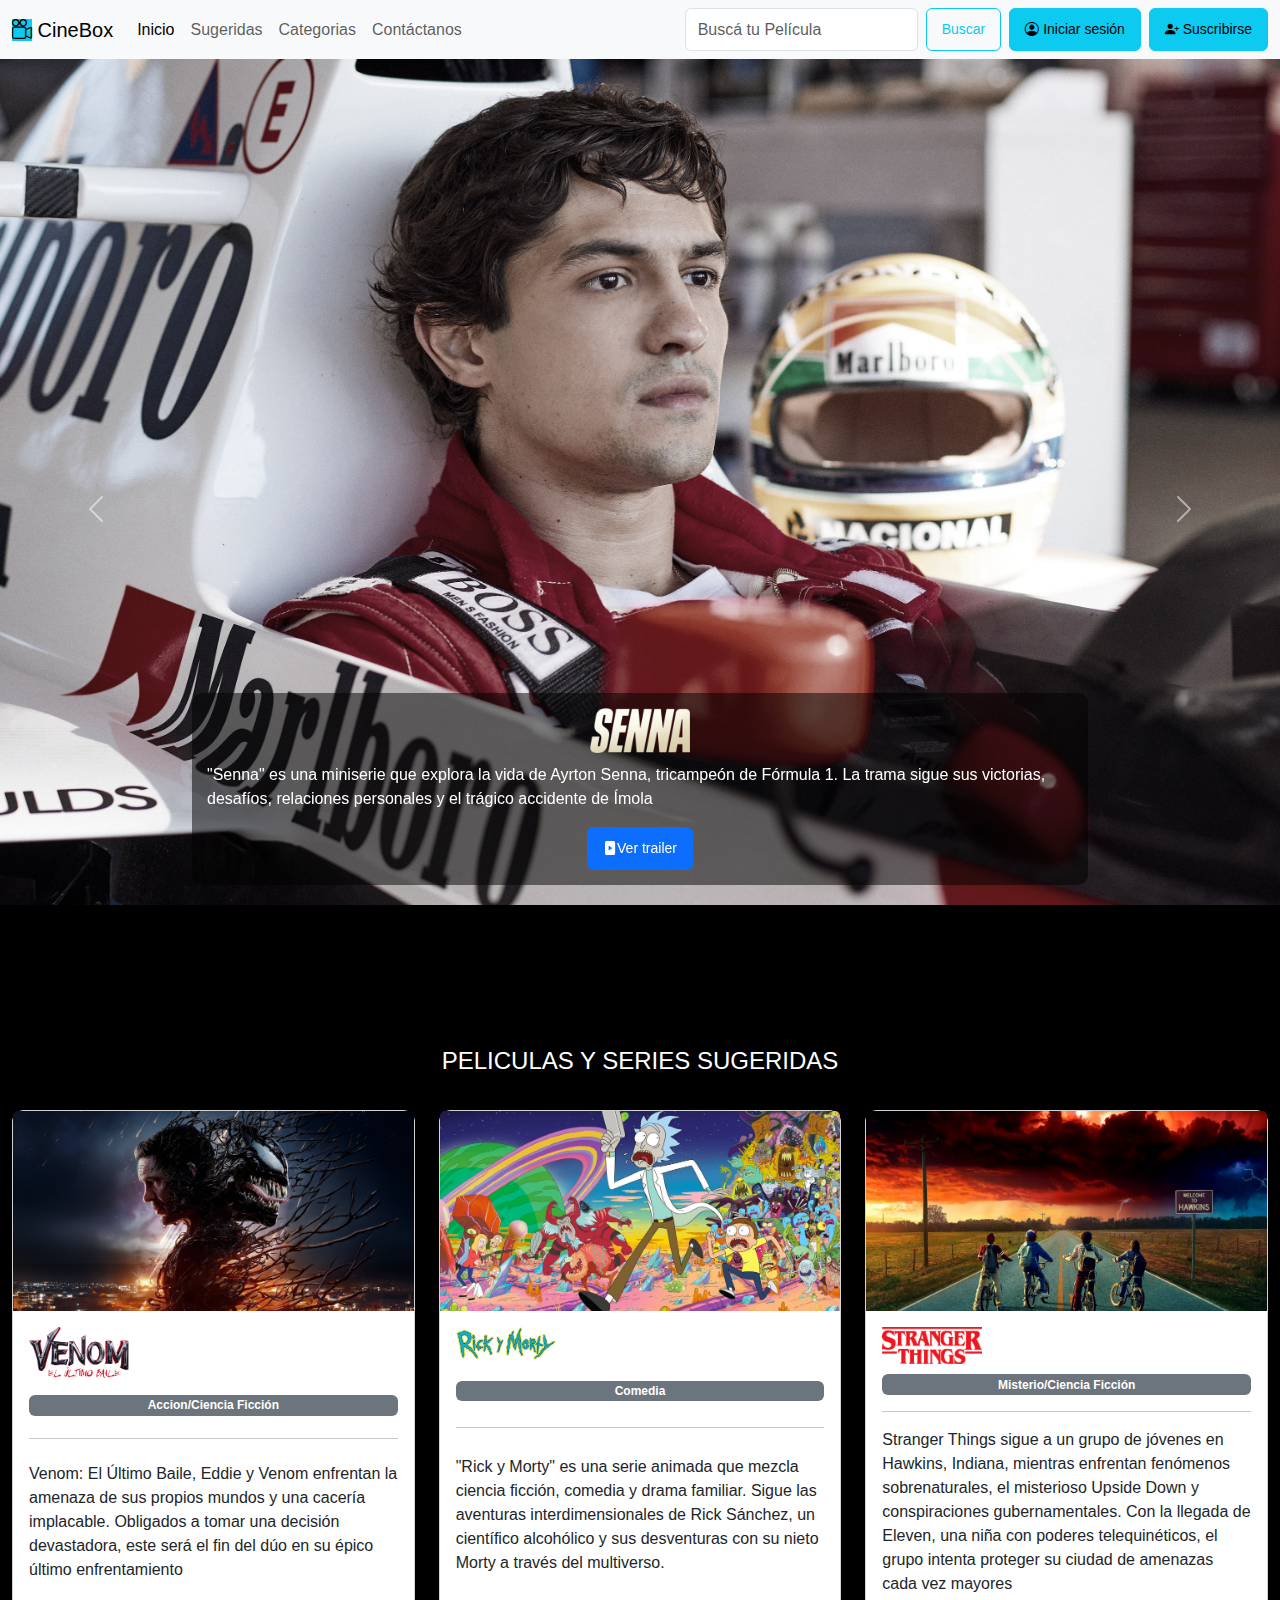
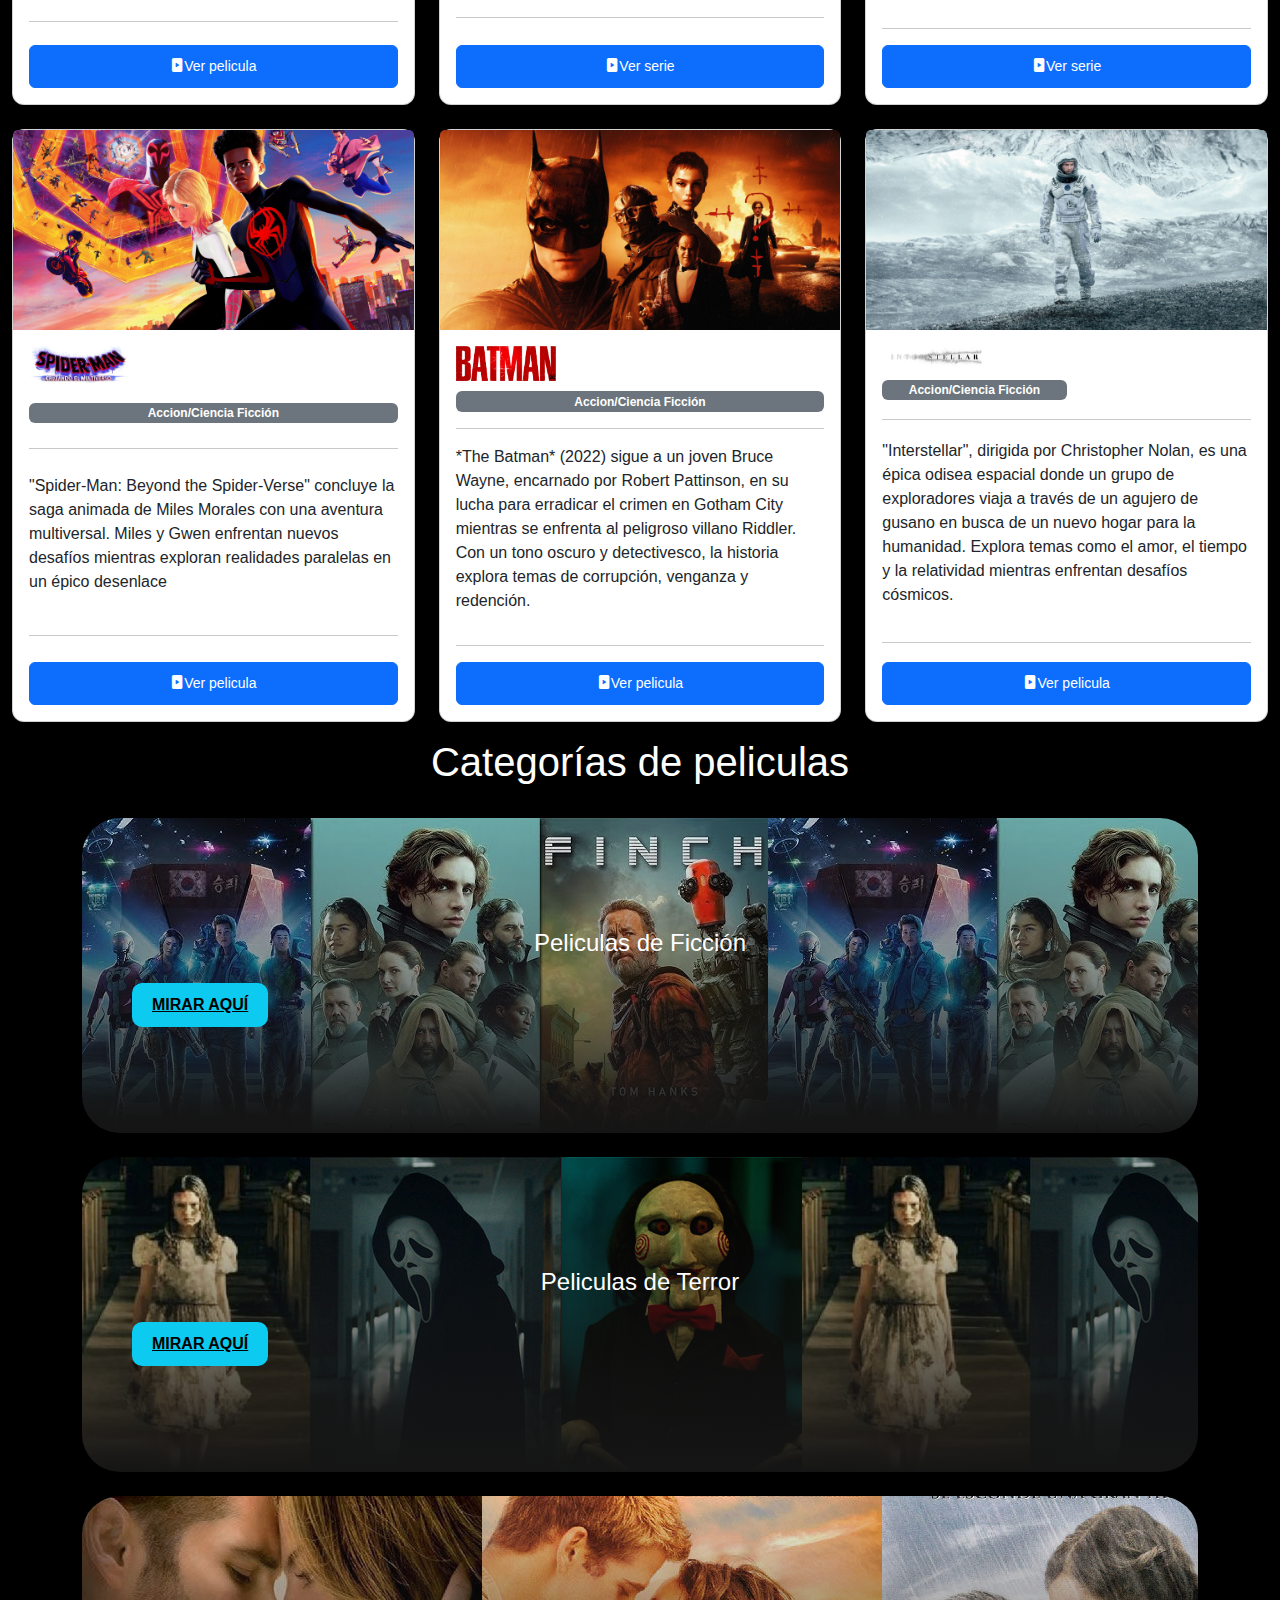
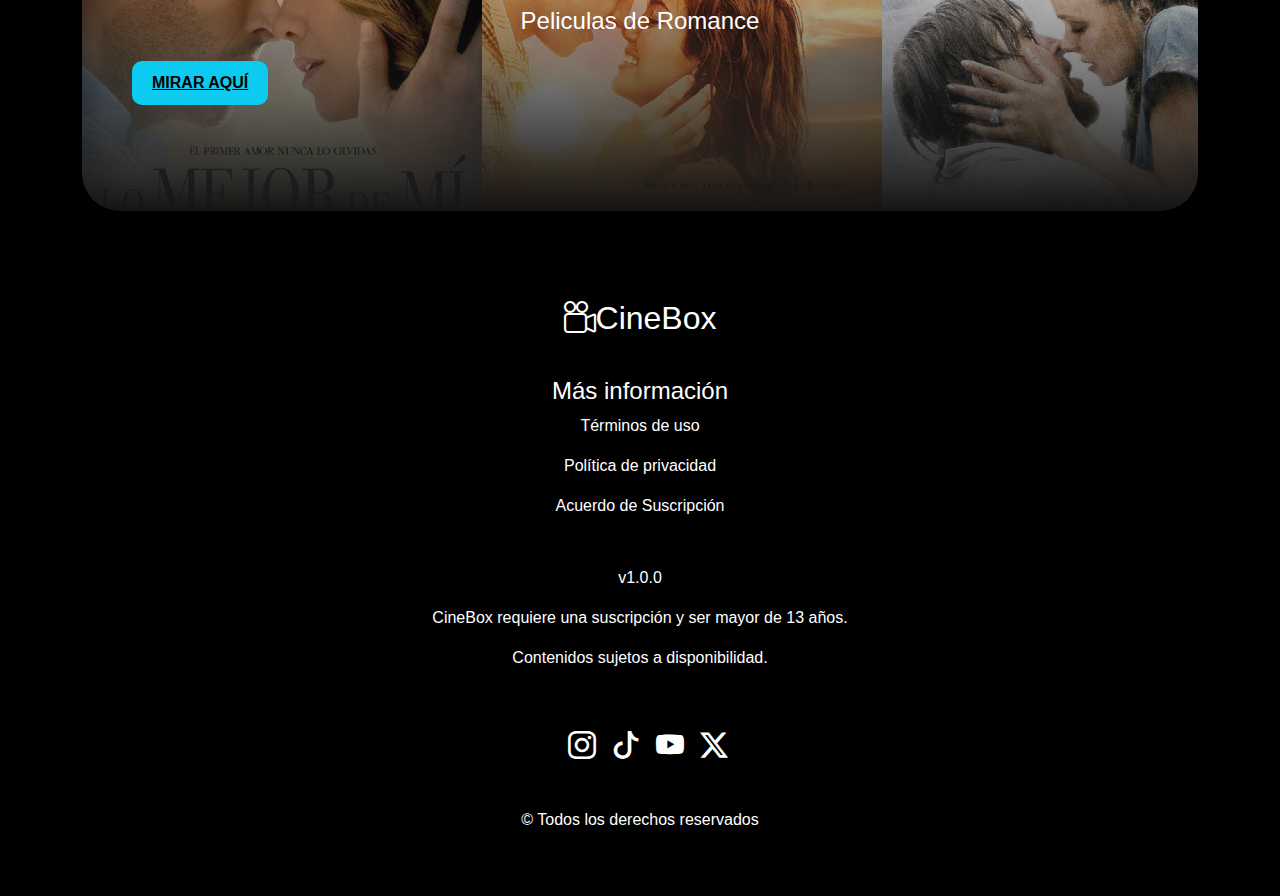
==== index.html @ 37d0b638 "elimine la fila del temaño del titulo de las imagenes" ====
<!DOCTYPE html>
<html lang="es">
  <head>
    <meta charset="utf-8" />
    <meta name="viewport" content="width=device-width, initial-scale=1" />
    <meta
      name="author"
      content="Córdoba Esteban Augusto, Cuellar Facundo, Luciano Julian Sosa, Gonzalo Rodríguez Carrizo, Magali Canelo, Marina Candelaria Cienfuegos Veliz"
    />
    <meta name="description" content="Sitio web de streaming y peliculas" />
    <meta name="keywords" content="películas, streaming" />
    <meta name="robots" content="noindex,nofollow" />
    <title>CineBox</title>
    <link
      href="https://cdn.jsdelivr.net/npm/bootstrap@5.3.3/dist/css/bootstrap.min.css"
      rel="stylesheet"
      integrity="sha384-QWTKZyjpPEjISv5WaRU9OFeRpok6YctnYmDr5pNlyT2bRjXh0JMhjY6hW+ALEwIH"
      crossorigin="anonymous"
    />
    <link
      rel="stylesheet"
      href="https://cdn.jsdelivr.net/npm/bootstrap-icons@1.11.3/font/bootstrap-icons.min.css"
    />
    <link rel="stylesheet" href="./css/footer.css" />
    <link rel="stylesheet" href="./css/main.css">
    <link rel="stylesheet" href="/css/categorias.css">
  </head>
  <body>
    <header>
      <nav class="navbar navbar-expand-lg bg-body-tertiary">
        <div class="container-fluid">
          <a class="navbar-brand" href="#"
            ><i class="bi bi-camera-reels bg-info"></i> CineBox</a
          >
          <button
            class="navbar-toggler"
            type="button"
            data-bs-toggle="collapse"
            data-bs-target="#navbarSupportedContent"
            aria-controls="navbarSupportedContent"
            aria-expanded="false"
            aria-label="Toggle navigation"
          >
            <span class="navbar-toggler-icon"></span>
          </button>
          <div class="collapse navbar-collapse" id="navbarSupportedContent">
            <ul class="navbar-nav me-auto mb-2 mb-lg-0">
              <li class="nav-item">
                <a class="nav-link active" aria-current="page" href="#"
                  >Inicio</a
                >
              </li>
              <li class="nav-item">
                <a class="nav-link" href="#">Sugeridas</a>
              </li>
              <li class="nav-item">
                <a class="nav-link" href="#">Categorias</a>
              </li>
              <li class="nav-item">
                <a class="nav-link" href="#">Contáctanos</a>
              </li>
            </ul>
            <form class="d-flex" role="search">
              <input
                class="form-control me-2"
                type="search"
                placeholder="Buscá tu Película"
                aria-label="Search"
              />
              <button class="btn btn-outline-info" type="submit">Buscar</button>
            </form>
            <div class="d-grid mt-3 mt-md-0 ms-md-2">
              <button class="btn btn-info">
                <i class="bi bi-person-circle"></i> Iniciar sesión
              </button>
            </div>
            <div class="d-grid mt-3 mt-md-0 ms-md-2">
              <button class="btn btn-info">
                <i class="bi bi-person-plus-fill"></i> Suscribirse
              </button>
            </div>
          </div>
        </div>
      </nav>
    </header>
    <main>
      <section id="sugerencias">
        <div id="carousel" class="carousel slide carousel-fade" data-bs-ride="carousel" >
          <div class="carousel-inner">
            <div class="carousel-item active">
              <img src="/assets/senna.jpg" class="d-block w-100" alt="senna" />
              <div class="carousel-caption">
                <img src="/assets/logo_senna_2.webp" alt="logo_senna" class="logo">
                <p>"Senna" es una miniserie que explora la vida de Ayrton Senna, tricampeón de Fórmula 1. La trama sigue sus victorias, desafíos, relaciones personales y el trágico accidente de Ímola</p>
                <a href="https://www.youtube.com/watch?v=dfto0hTKdzg" class="btn btn-primary" target="_blank"><i class="bi bi-file-play-fill"></i>Ver trailer</a>
              </div>
            </div>
            <div class="carousel-item">
              <img src="/assets/gladiador2.jpg" class="d-block w-100" alt="gladiador" />
              <div class="carousel-caption">
                <img src="/assets/logo_gladiador_2.webp" alt="logo_senna" class="logo">
                <p>En *Gladiador 2*, ambientada dieciséis años después de la muerte de Marco Aurelio, Lucio Vero, nieto de Aurelio, es capturado y convertido en esclavo tras la invasión de su tierra. Con la esperanza de venganza, lucha para alcanzar el Coliseo.</p>
                <a href="https://www.youtube.com/watch?v=ZEJgVq1K8S4" class="btn btn-primary" target="_blank"><i class="bi bi-file-play-fill"></i>Ver trailer</a>
              </div>
            </div>
            <div class="carousel-item">
              <img src="/assets/deadpool.jpg" class="d-block w-100" alt="deadpoll" />
              <div class="carousel-caption">
                <img src="/assets/logo_deadpool.webp" alt="logo_senna" class="logo">
                <p>Deadpool y Wolverine unen sus fuerzas en una aventura impredecible en el MCU. Wade Wilson, retirado como Deadpool, se ve obligado a regresar al combate con un Wolverine renuente para enfrentar una amenaza multiversal.</p>
                <a href="https://www.youtube.com/watch?v=UzFZR2dRsSY" class="btn btn-primary" target="_blank"><i class="bi bi-file-play-fill"></i>Ver trailer</a>
              </div>
            </div>
            <div class="carousel-item">
              <img src="/assets/breaking_bad.jpg" class="d-block w-100" alt="breaking bad" />
              <div class="carousel-caption">
                <img src="/assets/logo_breaking_bad.webp" alt="logo_senna" class="logo">
                <p>"Breaking Bad" sigue la historia de Walter White, un profesor de química que, tras ser diagnosticado con cáncer de pulmón, decide convertirse en fabricante de metanfetaminas para asegurar el futuro financiero de su familia. Se asocia con su exalumno Jesse Pinkman mientras se adentra en el peligroso mundo del crimen, enfrentando a la DEA, mafias y sus propios dilemas morales.</p>
                <a href="https://www.youtube.com/watch?v=Bi3mMWw_cJ4" class="btn btn-primary" target="_blank"><i class="bi bi-file-play-fill"></i>Ver trailer</a>
              </div>
            </div>
          </div>
          <button
            class="carousel-control-prev"
            type="button"
            data-bs-target="#carousel"
            data-bs-slide="prev"
          >
            <span class="carousel-control-prev-icon" aria-hidden="true"></span>
            <span class="visually-hidden">Previous</span>
          </button>
          <button
            class="carousel-control-next"
            type="button"
            data-bs-target="#carousel"
            data-bs-slide="next"
          >
            <span class="carousel-control-next-icon" aria-hidden="true"></span>
            <span class="visually-hidden">Next</span>
          </button>
        </div>
      </section>
      <section id="peliculas_sugeridas" class="container-fluid mb-3">
        <div class="row">
            <div class="col p-3">
                <h3>PELICULAS Y SERIES SUGERIDAS</h3>
            </div>
        </div>
        <div class="row row-cols-1 row-cols-md-2 row-cols-lg-3 g-4">
            <div class="col">
                <div class="card">
                    <img src="/assets/venomjpg.jpg" class="card-img-top" alt="Venom">
                    <div class="card-body">
                        <img src="/assets/venom_logo.png" alt="" class="logo">
                        <span class="badge text-bg-secondary">Accion/Ciencia Ficción</span>
                        <hr>
                        <p class="card-text">Venom: El Último Baile, Eddie y Venom enfrentan la amenaza de sus propios mundos y una cacería implacable. Obligados a tomar una decisión devastadora, este será el fin del dúo en su épico último enfrentamiento​</p>
                        <hr>
                        <a href="#" class="btn btn-primary"><i class="bi bi-file-play-fill"></i>Ver pelicula</a>
                    </div>
                </div>
            </div>
            <div class="col">
                <div class="card">
                    <img src="/assets/rick_morty.jpg" class="card-img-top" alt="Rick y Morty">
                    <div class="card-body">
                        <img src="/assets/logo_rick_morty.png" alt="" class="logo">
                        <span class="badge text-bg-secondary">Comedia</span>
                        <hr>
                        <p class="card-text">"Rick y Morty" es una serie animada que mezcla ciencia ficción, comedia y drama familiar. Sigue las aventuras interdimensionales de Rick Sánchez, un científico alcohólico y sus desventuras con su nieto Morty a través del multiverso.</p>
                        <hr>
                        <a href="#" class="btn btn-primary"><i class="bi bi-file-play-fill"></i>Ver serie</a>
                    </div>
                </div>
            </div>
            <div class="col">
                <div class="card">
                    <img src="/assets/stranger_thinks.jpg" class="card-img-top" alt="Strangers things">
                    <div class="card-body">
                        <img src="/assets/stranger_things_logo.png" alt="" class="logo">
                        <span class="badge text-bg-secondary">Misterio/Ciencia Ficción</span>
                        <hr>
                        <p class="card-text">Stranger Things sigue a un grupo de jóvenes en Hawkins, Indiana, mientras enfrentan fenómenos sobrenaturales, el misterioso Upside Down y conspiraciones gubernamentales. Con la llegada de Eleven, una niña con poderes telequinéticos, el grupo intenta proteger su ciudad de amenazas cada vez mayores​                        </p>
                        <hr>
                        <a href="#" class="btn btn-primary"><i class="bi bi-file-play-fill"></i>Ver serie</a>
                    </div>
                </div>
            </div>
            <div class="col">
                <div class="card">
                    <img src="/assets/spider_manjpg.jpg" class="card-img-top" alt="Spider Man">
                    <div class="card-body">
                        <img src="/assets/spider_logo.png" alt="" class="logo">
                        <span class="badge text-bg-secondary">Accion/Ciencia Ficción</span>
                        <hr>
                        <p class="card-text">"Spider-Man: Beyond the Spider-Verse" concluye la saga animada de Miles Morales con una aventura multiversal. Miles y Gwen enfrentan nuevos desafíos mientras exploran realidades paralelas en un épico desenlace</p>
                        <hr>
                        <a href="#" class="btn btn-primary"><i class="bi bi-file-play-fill"></i>Ver pelicula</a>
                    </div>
                </div>
            </div>
            <div class="col">
                <div class="card">
                    <img src="/assets/batman.jpg" class="card-img-top" alt="Batman">
                    <div class="card-body">
                        <img src="/assets/batman_logo.png" alt="" class="logo">
                        <span class="badge text-bg-secondary">Accion/Ciencia Ficción</span>
                        <hr>
                        <p class="card-text">*The Batman* (2022) sigue a un joven Bruce Wayne, encarnado por Robert Pattinson, en su lucha para erradicar el crimen en Gotham City mientras se enfrenta al peligroso villano Riddler. Con un tono oscuro y detectivesco, la historia explora temas de corrupción, venganza y redención.</p>
                        <hr>
                        <a href="#" class="btn btn-primary"><i class="bi bi-file-play-fill"></i>Ver pelicula</a>
                    </div>
                </div>
            </div>
            <div class="col">
                <div class="card">
                    <img src="/assets/interestellar.jpg" class="card-img-top" alt="interestelar">
                    <div class="card-body">
                        <img src="/assets/interstellar_logo.png" alt="" class="logo">
                        <span class="badge text-bg-secondary" id="pildora">Accion/Ciencia Ficción</span>
                        <hr>
                        <p class="card-text">"Interstellar", dirigida por Christopher Nolan, es una épica odisea espacial donde un grupo de exploradores viaja a través de un agujero de gusano en busca de un nuevo hogar para la humanidad. Explora temas como el amor, el tiempo y la relatividad mientras enfrentan desafíos cósmicos.</p>
                        <hr>
                        <a href="#" class="btn btn-primary"><i class="bi bi-file-play-fill"></i>Ver pelicula</a>
                    </div>
                </div>
            </div>
        </div>
    </section>
    <section id="Categorias">
      <h1 style="color: white;">Categorías de peliculas</h1> &nbsp;
  </div>
  <div class="container">
      <div class="content-container">
        <div class="featured-content"
        style="background: linear-gradient(to bottom,rgba(0,0,0,0), #151515), url('/assets/peliculasdeficcion.jpg');">
          
             <p class="featured-desc"><h3>Peliculas de Ficción</h3></p>
              <button class="featured-button bg-info  mt-md-3 mt-lg-0"><a href="" class="text-black">MIRAR AQUÍ</a></button>
          </div> &nbsp;
        <div class="container2">
        <div class="content-container2">
        <div class="featured-content2"
       style="background: linear-gradient(to bottom,rgba(0,0,0,0), #151515), url('/assets/peliculas\,de\,terror.jpg');">
            
        <p class="featured-desc2"><h3>Peliculas de Terror</h3></p>
        <button class="featured-button2 bg-info  mt-md-3 mt-lg-0"><a href="" class="text-black">MIRAR AQUÍ</a></button>
      </div> &nbsp;
        <div class="container3">
        <div class="content-container3">
        <div class="featured-content3"
        style="background: linear-gradient(to bottom,rgba(0,0,0,0), #151515), url('/assets/peliculas\,romanticas.jpg');">
                         
        <p class="featured-desc3"><h3>Peliculas de Romance</h3></p>
        <button class="featured-button3 bg-info mt-md-3 mt-lg-0"><a href="#" class="text-black">MIRAR AQUÍ</a></button>
         </div> &nbsp;
          
  </div>
    </section>
    </main>
    <footer id="footer" class="py-5">
      <div class="container">
        <div class="row text-white">
          <div id="div-logo-footer" class="col-12 text-center p-3">
            <h2 id="logo-footer"><i class="bi bi-camera-reels"></i>CineBox</h2>
          </div>
          <div class="col-12 text-center p-3">
            <h4>Más información</h4>
            <p>Términos de uso</p>
            <p>Política de privacidad</p>
            <p>Acuerdo de Suscripción</p>
          </div>
          <div class="col-12 text-center p-3">
            <p>v1.0.0</p>
            <p>CineBox requiere una suscripción y ser mayor de 13 años.</p>
            <p>Contenidos sujetos a disponibilidad.</p>
          </div>

          <div class="col-12 d-flex gap-3 justify-content-center m-2 p-3">
            <i id="icono-footer" class="bi bi-instagram fs-3"></i>
            <i id="icono-footer" class="bi bi-tiktok fs-3"></i>
            <i id="icono-footer" class="bi bi-youtube fs-3"></i>
            <i id="icono-footer" class="bi bi-twitter-x fs-3"></i>
          </div>
          <div class="col-12 text-center mt-3">
            <p>&copy; Todos los derechos reservados</p>
          </div>
        </div>
      </div>
    </footer>
    <script
      src="https://cdn.jsdelivr.net/npm/bootstrap@5.3.3/dist/js/bootstrap.bundle.min.js"
      integrity="sha384-YvpcrYf0tY3lHB60NNkmXc5s9fDVZLESaAA55NDzOxhy9GkcIdslK1eN7N6jIeHz"
      crossorigin="anonymous"
    ></script>
  </body>
</html>
---- css/footer.css ----
#icono-footer:hover {
  cursor: pointer;
  scale: 1.3;
}

.btn-up {
  position: fixed;
  bottom: 10px;
  right: 20px;
}
---- css/main.css ----
* {
    margin: 0;
    padding: 0;
    box-sizing: border-box;
}

body {
    background-color: #0a192f; /* Un color más oscuro y moderno */
    font-family: 'Roboto', sans-serif; /* Cambia a una fuente moderna */
}
#carousel .carousel-inner {
    height: 100vh; 
    position: relative;
    z-index: 1;
}

#carousel .carousel-item {
    height: 94%;
}

h3 {
    color: #ffffff;
    text-align: center;
    margin-top: 5%;
    padding: 10px;
    font-size: 24px; /* Aumenta el tamaño de la fuente */
}

#carousel .carousel-item img {
    height: 100%;
    object-fit: cover;
    filter: grayscale(0.6); 
}

.carousel-caption {
    position: absolute; 
    bottom: 20px; 
    background-color: rgba(0, 0, 0, 0.5);
    padding: 15px;
    border-radius: 10px;
    & p{
        text-align: left;
    }
}

.logo {
    width: 100%;
    max-width: 100px; 
    margin-bottom: 10px;
    filter: none; 
}

.carousel-caption p {
    color: white; 
}

.btn {
    font-size: 14px; 
    padding: 10px 15px;
}

/* hr{
    border: 0;
    border-top: 3px solid #000000;
    width: 100%;
} */


.card {
    border-radius: 12px; 
    box-shadow: 0 4px 20px rgba(0, 0, 0, 0.3);
    transition: transform 0.3s ease, box-shadow 0.3s ease; 
    width: 100%;
    height: 100%;
}

.card:hover {
    transform: translateY(-5px); 
    box-shadow: 0 8px 30px rgba(0, 0, 0, 0.4); 
}

.card-img-top {
    width: 100%; 
    height: 200px; 
    object-fit: cover; 
}

.card-body {
    display: flex; 
    flex-direction: column; 
    justify-content: space-between; 
}

#pildora{
    width: 50%;
}

.btn {
    font-size: 14px; 
    padding: 10px 15px;
    transition: background-color 0.3s ease, transform 0.3s ease; 
}
---- css/categorias.css ----
body{
    background-color: #000000;
}
h1{
    text-align: center;
    font-family:'Franklin Gothic Medium', 'Arial Narrow', Arial, sans-serif
}
.container {
   
    background-color: #000000;
    min-height: 100%;
    color: white;
    
   
    

   
  }
  
  .content-container {
   margin:0
   
}
   
    
  
  
  .featured-content {
    height: 35vh;
    padding: 50px;
    width: 100%;
    margin: 0 auto;
    border-radius: 1cm;
    object-fit: cover;
    & img{ object-fit: cover;}

    
  }
  .featured-title {
    width: 200px;
  }
  
  .featured-desc {
    width: 500px;
    color: lightgray;
    margin: 30px 0;
    
  }
  
  .featured-button {
    
    
    padding: 10px 20px;
    border-radius: 10px;
    border: none;
    outline:none;
    font-weight: bold;
    
  }
  .container2 {
   
    background-color:#000000 ;
    min-height: 100%;
    color: white;
   
    

   
  }
  
  .content-container2 {
   margin:0
   
    
  }
  
  .featured-content2 {
    height: 35vh;
    padding: 50px;
    width: 100%;
    margin: 0 auto;
    border-radius: 1cm;


  }
  .featured-title2 {
    width: 200px;
  }
  
  .featured-desc2 {
    width: 500px;
    color: lightgray;
    margin: 30px 0;
    
  }
  
  .featured-button2 {
    background-color:rgb(0, 0, 0);
    color: rgb(0, 0, 0);
    padding: 10px 20px;
    border-radius: 10px;
    border: none;
    outline:none;
    font-weight: bold;
  }

  .container3 {
   
    background-color:#000000 ;
    min-height: 100%;
    color: white;
   
    
    

  }
  
  .content-container3 {
   margin:0
   
    
  }
  
  .featured-content3 {
    height: 35vh;
    padding: 50px;
    width: 100%;
    margin: 0 auto;
    border-radius: 1cm;
    

    
  }
  
  
  .featured-desc3 {
    width: 500px;
    color: lightgray;
    margin: 30px 0;
    
  }
  
  .featured-button3 {
    background-color:blue;
    color: white;
    padding: 10px 20px;
    border-radius: 10px;
    border: none;
    outline:none;
    font-weight: bold;
  }
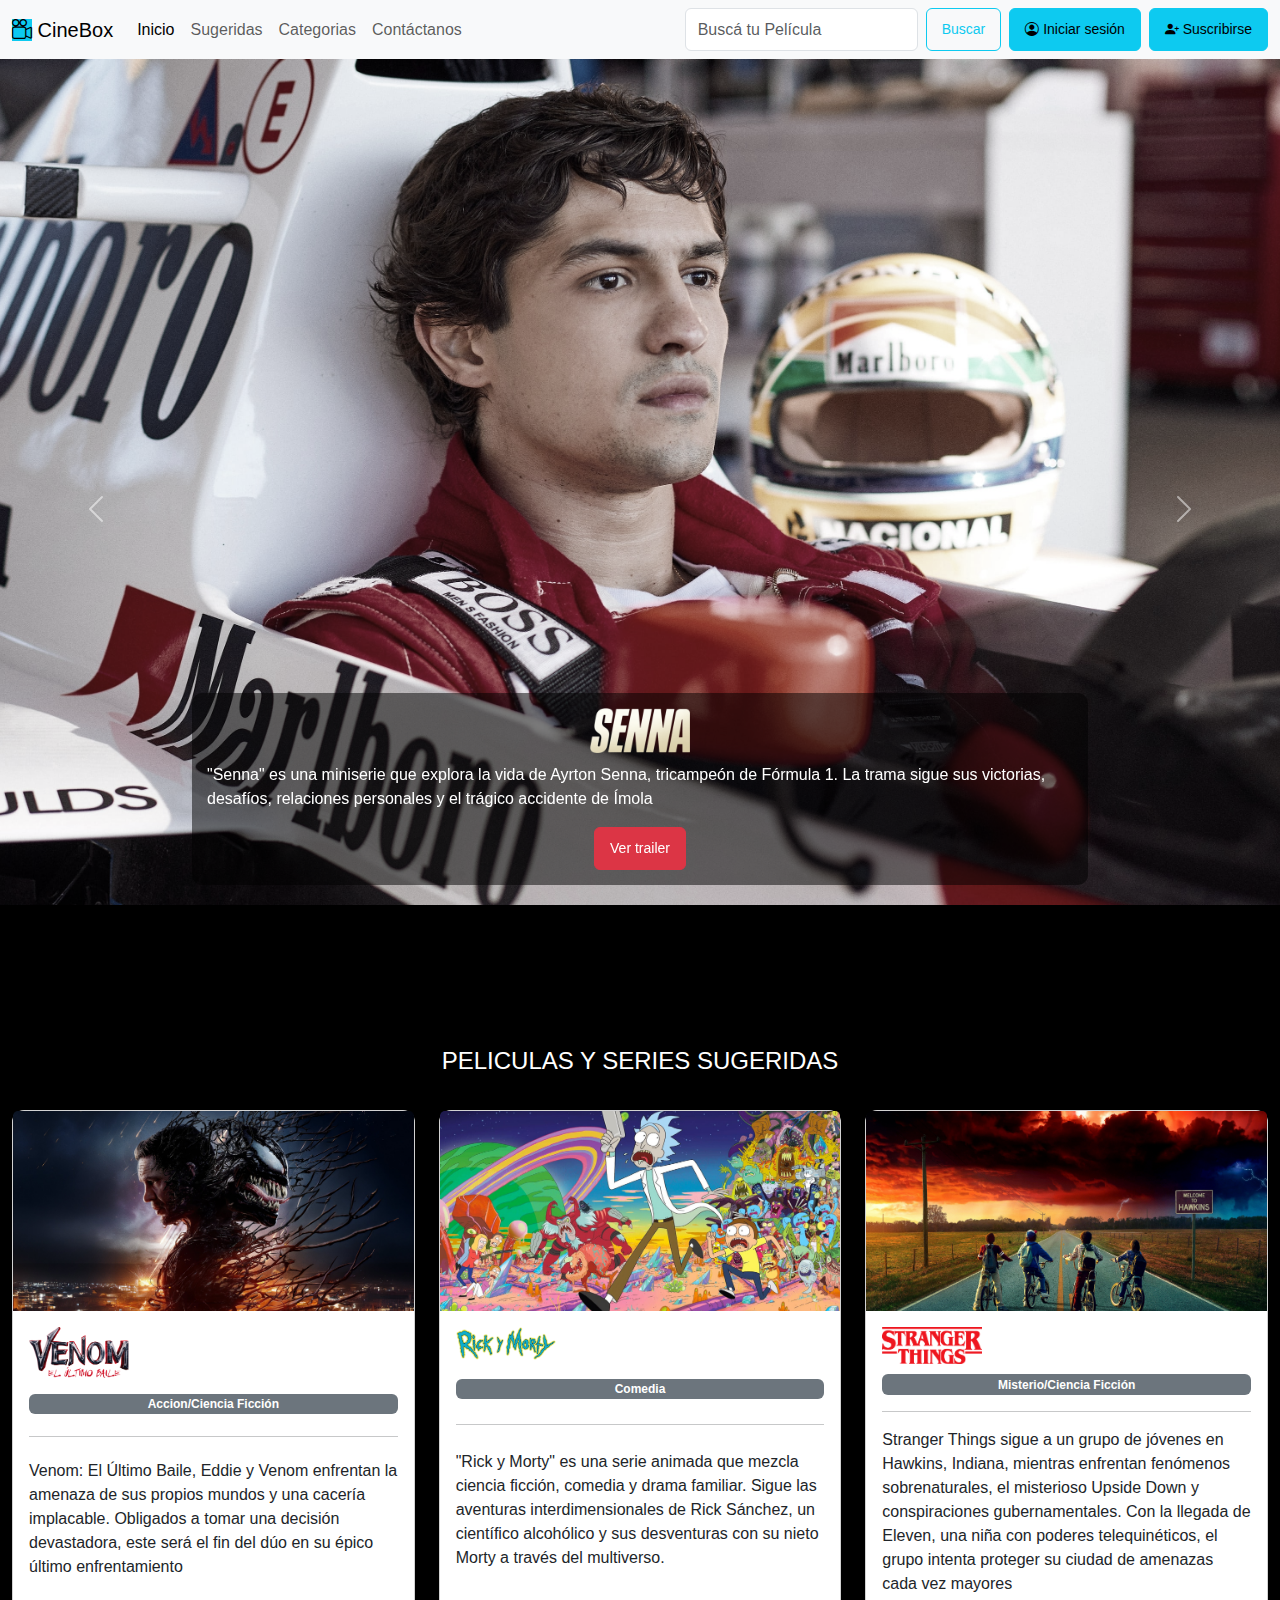
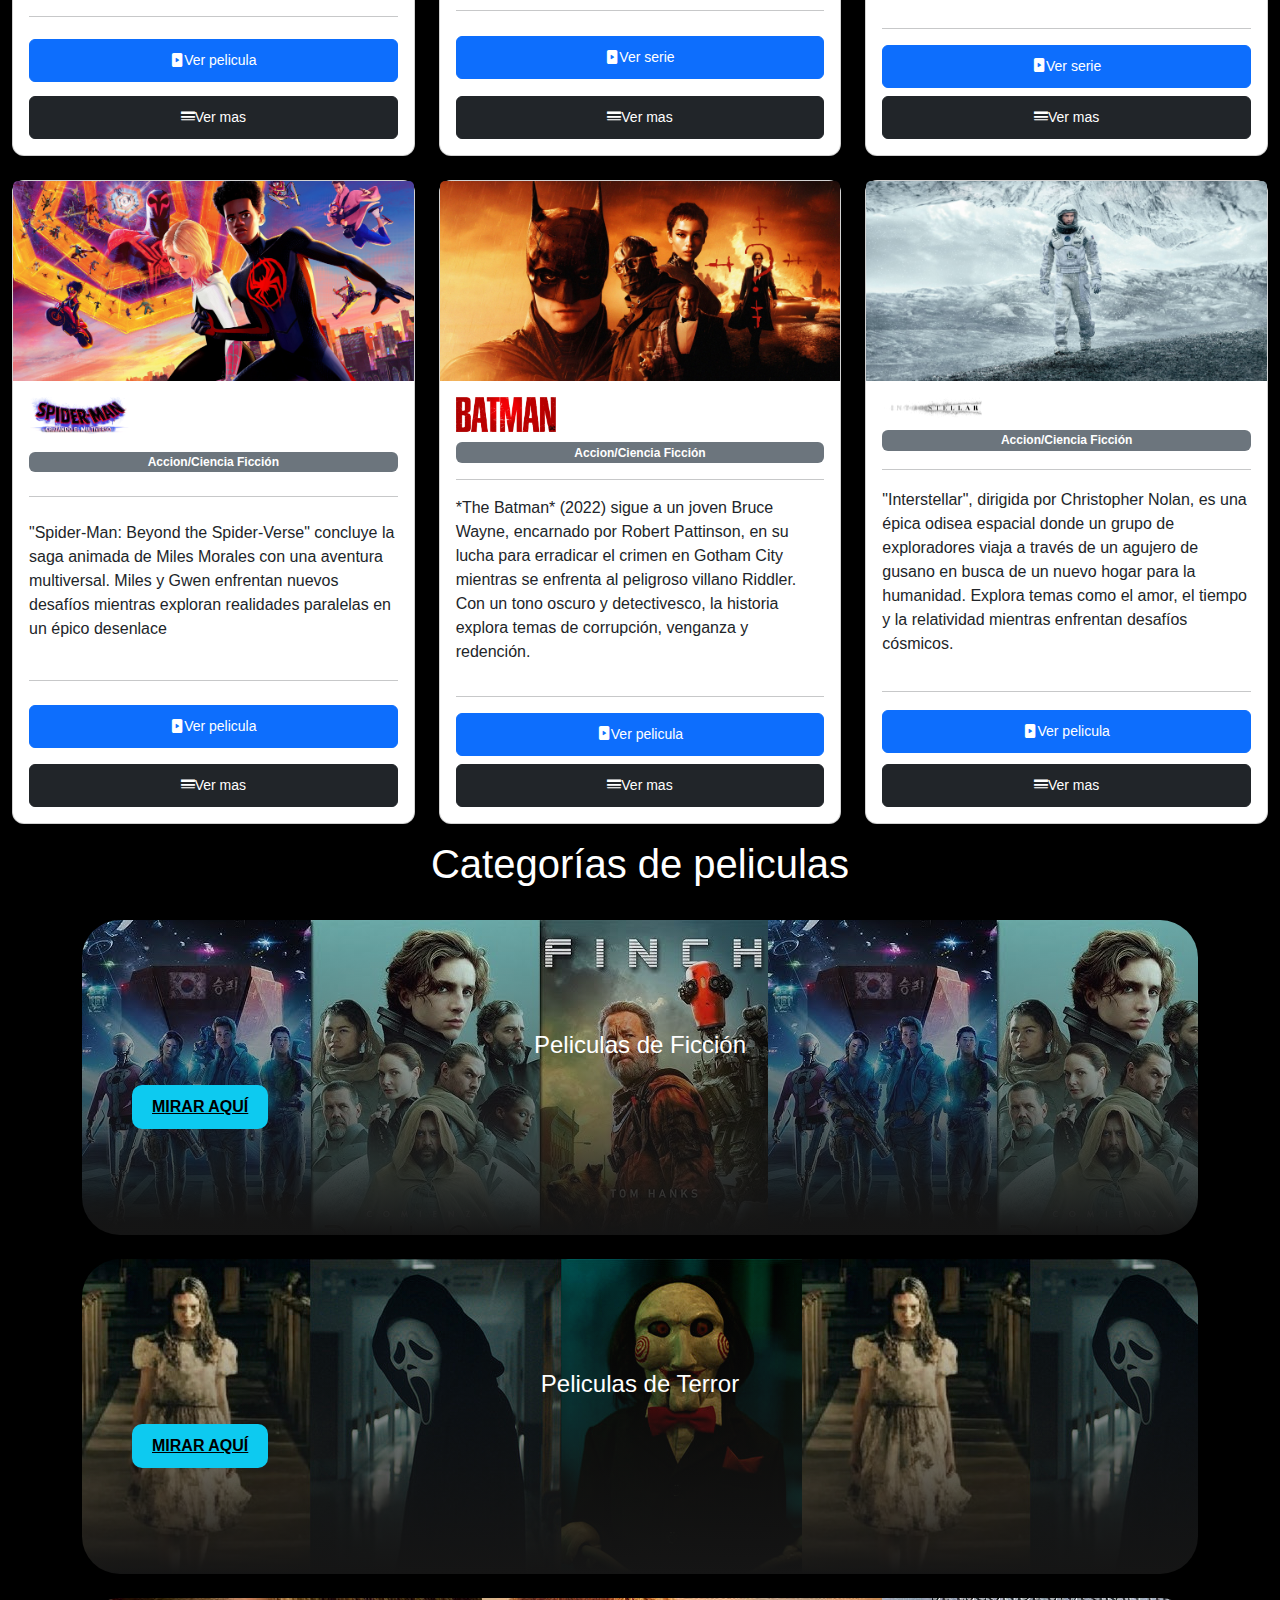
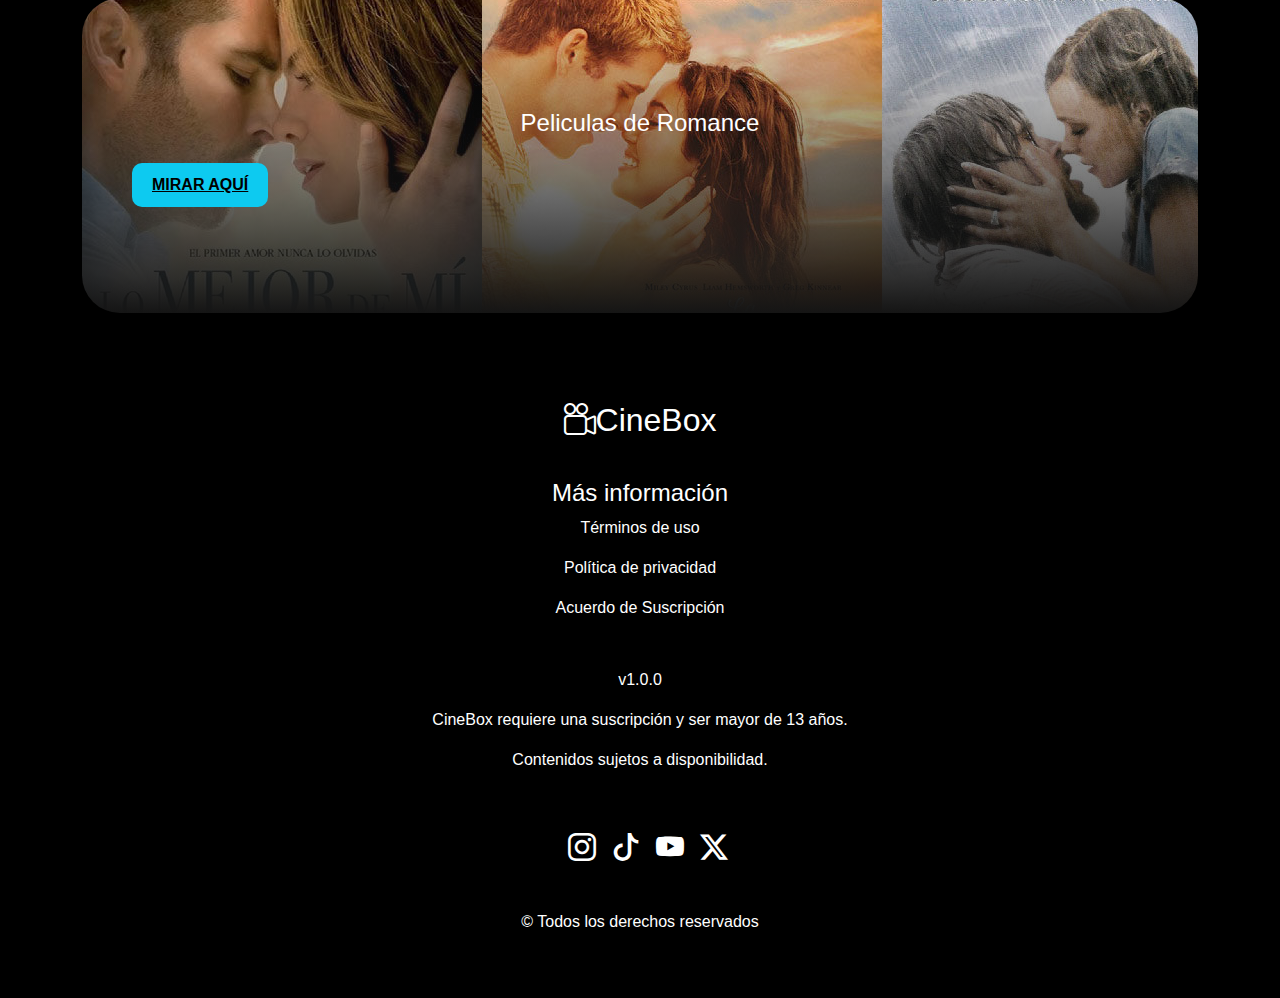
==== commit 9560625c: "Merge pull request #12 from candecienfuegos/Categorias" ====
--- a/index.html
+++ b/index.html
@@ -92,7 +92,7 @@
               <div class="carousel-caption">
                 <img src="/assets/logo_senna_2.webp" alt="logo_senna" class="logo">
                 <p>"Senna" es una miniserie que explora la vida de Ayrton Senna, tricampeón de Fórmula 1. La trama sigue sus victorias, desafíos, relaciones personales y el trágico accidente de Ímola</p>
-                <a href="https://www.youtube.com/watch?v=dfto0hTKdzg" class="btn btn-primary" target="_blank"><i class="bi bi-file-play-fill"></i>Ver trailer</a>
+                <a href="https://www.youtube.com/watch?v=dfto0hTKdzg" class="btn btn-danger" target="_blank">Ver trailer</a>
               </div>
             </div>
             <div class="carousel-item">
@@ -100,7 +100,7 @@
               <div class="carousel-caption">
                 <img src="/assets/logo_gladiador_2.webp" alt="logo_senna" class="logo">
                 <p>En *Gladiador 2*, ambientada dieciséis años después de la muerte de Marco Aurelio, Lucio Vero, nieto de Aurelio, es capturado y convertido en esclavo tras la invasión de su tierra. Con la esperanza de venganza, lucha para alcanzar el Coliseo.</p>
-                <a href="https://www.youtube.com/watch?v=ZEJgVq1K8S4" class="btn btn-primary" target="_blank"><i class="bi bi-file-play-fill"></i>Ver trailer</a>
+                <a href="https://www.youtube.com/watch?v=ZEJgVq1K8S4" class="btn btn-danger" target="_blank">Ver trailer</a>
               </div>
             </div>
             <div class="carousel-item">
@@ -108,7 +108,7 @@
               <div class="carousel-caption">
                 <img src="/assets/logo_deadpool.webp" alt="logo_senna" class="logo">
                 <p>Deadpool y Wolverine unen sus fuerzas en una aventura impredecible en el MCU. Wade Wilson, retirado como Deadpool, se ve obligado a regresar al combate con un Wolverine renuente para enfrentar una amenaza multiversal.</p>
-                <a href="https://www.youtube.com/watch?v=UzFZR2dRsSY" class="btn btn-primary" target="_blank"><i class="bi bi-file-play-fill"></i>Ver trailer</a>
+                <a href="https://www.youtube.com/watch?v=UzFZR2dRsSY" class="btn btn-danger" target="_blank">Ver trailer</a>
               </div>
             </div>
             <div class="carousel-item">
@@ -116,7 +116,7 @@
               <div class="carousel-caption">
                 <img src="/assets/logo_breaking_bad.webp" alt="logo_senna" class="logo">
                 <p>"Breaking Bad" sigue la historia de Walter White, un profesor de química que, tras ser diagnosticado con cáncer de pulmón, decide convertirse en fabricante de metanfetaminas para asegurar el futuro financiero de su familia. Se asocia con su exalumno Jesse Pinkman mientras se adentra en el peligroso mundo del crimen, enfrentando a la DEA, mafias y sus propios dilemas morales.</p>
-                <a href="https://www.youtube.com/watch?v=Bi3mMWw_cJ4" class="btn btn-primary" target="_blank"><i class="bi bi-file-play-fill"></i>Ver trailer</a>
+                <a href="https://www.youtube.com/watch?v=Bi3mMWw_cJ4" class="btn btn-danger" target="_blank">Ver trailer</a>
               </div>
             </div>
           </div>
@@ -156,7 +156,8 @@
                         <hr>
                         <p class="card-text">Venom: El Último Baile, Eddie y Venom enfrentan la amenaza de sus propios mundos y una cacería implacable. Obligados a tomar una decisión devastadora, este será el fin del dúo en su épico último enfrentamiento​</p>
                         <hr>
-                        <a href="#" class="btn btn-primary"><i class="bi bi-file-play-fill"></i>Ver pelicula</a>
+                        <a href="#" class="btn btn-primary mb-2"><i class="bi bi-file-play-fill gap-3"></i>Ver pelicula</a>
+                        <a href="/pages/pelivenom.html" class="btn btn-dark"><i class="bi bi-border-width"></i>Ver mas</a>
                     </div>
                 </div>
             </div>
@@ -169,7 +170,8 @@
                         <hr>
                         <p class="card-text">"Rick y Morty" es una serie animada que mezcla ciencia ficción, comedia y drama familiar. Sigue las aventuras interdimensionales de Rick Sánchez, un científico alcohólico y sus desventuras con su nieto Morty a través del multiverso.</p>
                         <hr>
-                        <a href="#" class="btn btn-primary"><i class="bi bi-file-play-fill"></i>Ver serie</a>
+                        <a href="#" class="btn btn-primary mb-2"><i class="bi bi-file-play-fill"></i>Ver serie</a>
+                        <a href="pages/serie_rick_morty.html" class="btn btn-dark"><i class="bi bi-border-width"></i>Ver mas</a>
                     </div>
                 </div>
             </div>
@@ -182,7 +184,8 @@
                         <hr>
                         <p class="card-text">Stranger Things sigue a un grupo de jóvenes en Hawkins, Indiana, mientras enfrentan fenómenos sobrenaturales, el misterioso Upside Down y conspiraciones gubernamentales. Con la llegada de Eleven, una niña con poderes telequinéticos, el grupo intenta proteger su ciudad de amenazas cada vez mayores​                        </p>
                         <hr>
-                        <a href="#" class="btn btn-primary"><i class="bi bi-file-play-fill"></i>Ver serie</a>
+                        <a href="#" class="btn btn-primary mb-2"><i class="bi bi-file-play-fill"></i>Ver serie</a>
+                        <a href="./pages/404.html" class="btn btn-dark"><i class="bi bi-border-width"></i>Ver mas</a>
                     </div>
                 </div>
             </div>
@@ -195,7 +198,8 @@
                         <hr>
                         <p class="card-text">"Spider-Man: Beyond the Spider-Verse" concluye la saga animada de Miles Morales con una aventura multiversal. Miles y Gwen enfrentan nuevos desafíos mientras exploran realidades paralelas en un épico desenlace</p>
                         <hr>
-                        <a href="#" class="btn btn-primary"><i class="bi bi-file-play-fill"></i>Ver pelicula</a>
+                        <a href="#" class="btn btn-primary mb-2"><i class="bi bi-file-play-fill"></i>Ver pelicula</a>
+                        <a href="./pages/404.html" class="btn btn-dark"><i class="bi bi-border-width"></i>Ver mas</a>
                     </div>
                 </div>
             </div>
@@ -208,7 +212,8 @@
                         <hr>
                         <p class="card-text">*The Batman* (2022) sigue a un joven Bruce Wayne, encarnado por Robert Pattinson, en su lucha para erradicar el crimen en Gotham City mientras se enfrenta al peligroso villano Riddler. Con un tono oscuro y detectivesco, la historia explora temas de corrupción, venganza y redención.</p>
                         <hr>
-                        <a href="#" class="btn btn-primary"><i class="bi bi-file-play-fill"></i>Ver pelicula</a>
+                        <a href="#" class="btn btn-primary mb-2"><i class="bi bi-file-play-fill"></i>Ver pelicula</a>
+                        <a href="./pages/404.html" class="btn btn-dark"><i class="bi bi-border-width"></i>Ver mas</a>
                     </div>
                 </div>
             </div>
@@ -217,11 +222,12 @@
                     <img src="/assets/interestellar.jpg" class="card-img-top" alt="interestelar">
                     <div class="card-body">
                         <img src="/assets/interstellar_logo.png" alt="" class="logo">
-                        <span class="badge text-bg-secondary" id="pildora">Accion/Ciencia Ficción</span>
+                        <span class="badge text-bg-secondary">Accion/Ciencia Ficción</span>
                         <hr>
                         <p class="card-text">"Interstellar", dirigida por Christopher Nolan, es una épica odisea espacial donde un grupo de exploradores viaja a través de un agujero de gusano en busca de un nuevo hogar para la humanidad. Explora temas como el amor, el tiempo y la relatividad mientras enfrentan desafíos cósmicos.</p>
                         <hr>
-                        <a href="#" class="btn btn-primary"><i class="bi bi-file-play-fill"></i>Ver pelicula</a>
+                        <a href="#" class="btn btn-primary mb-2"><i class="bi bi-file-play-fill"></i>Ver pelicula</a>
+                        <a href="./pages/404.html" class="btn btn-dark"><i class="bi bi-border-width"></i>Ver mas</a>
                     </div>
                 </div>
             </div>
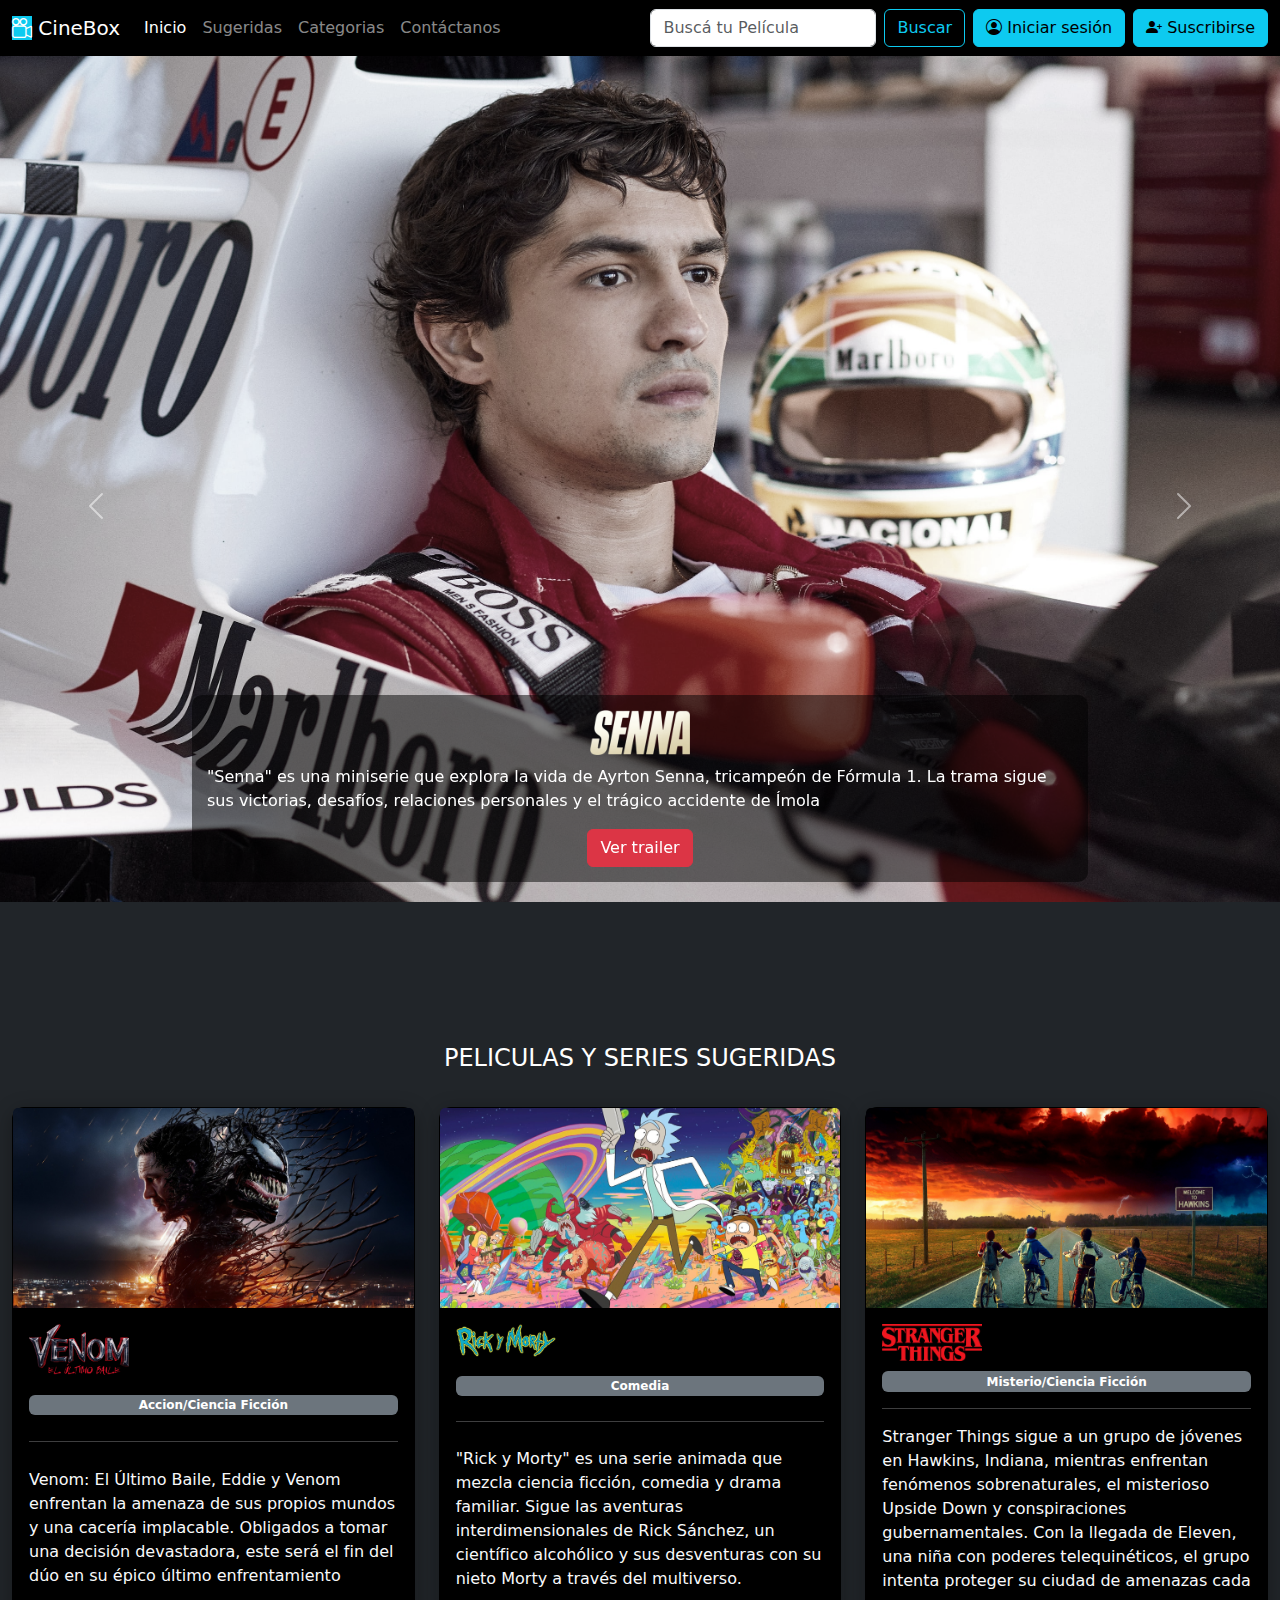
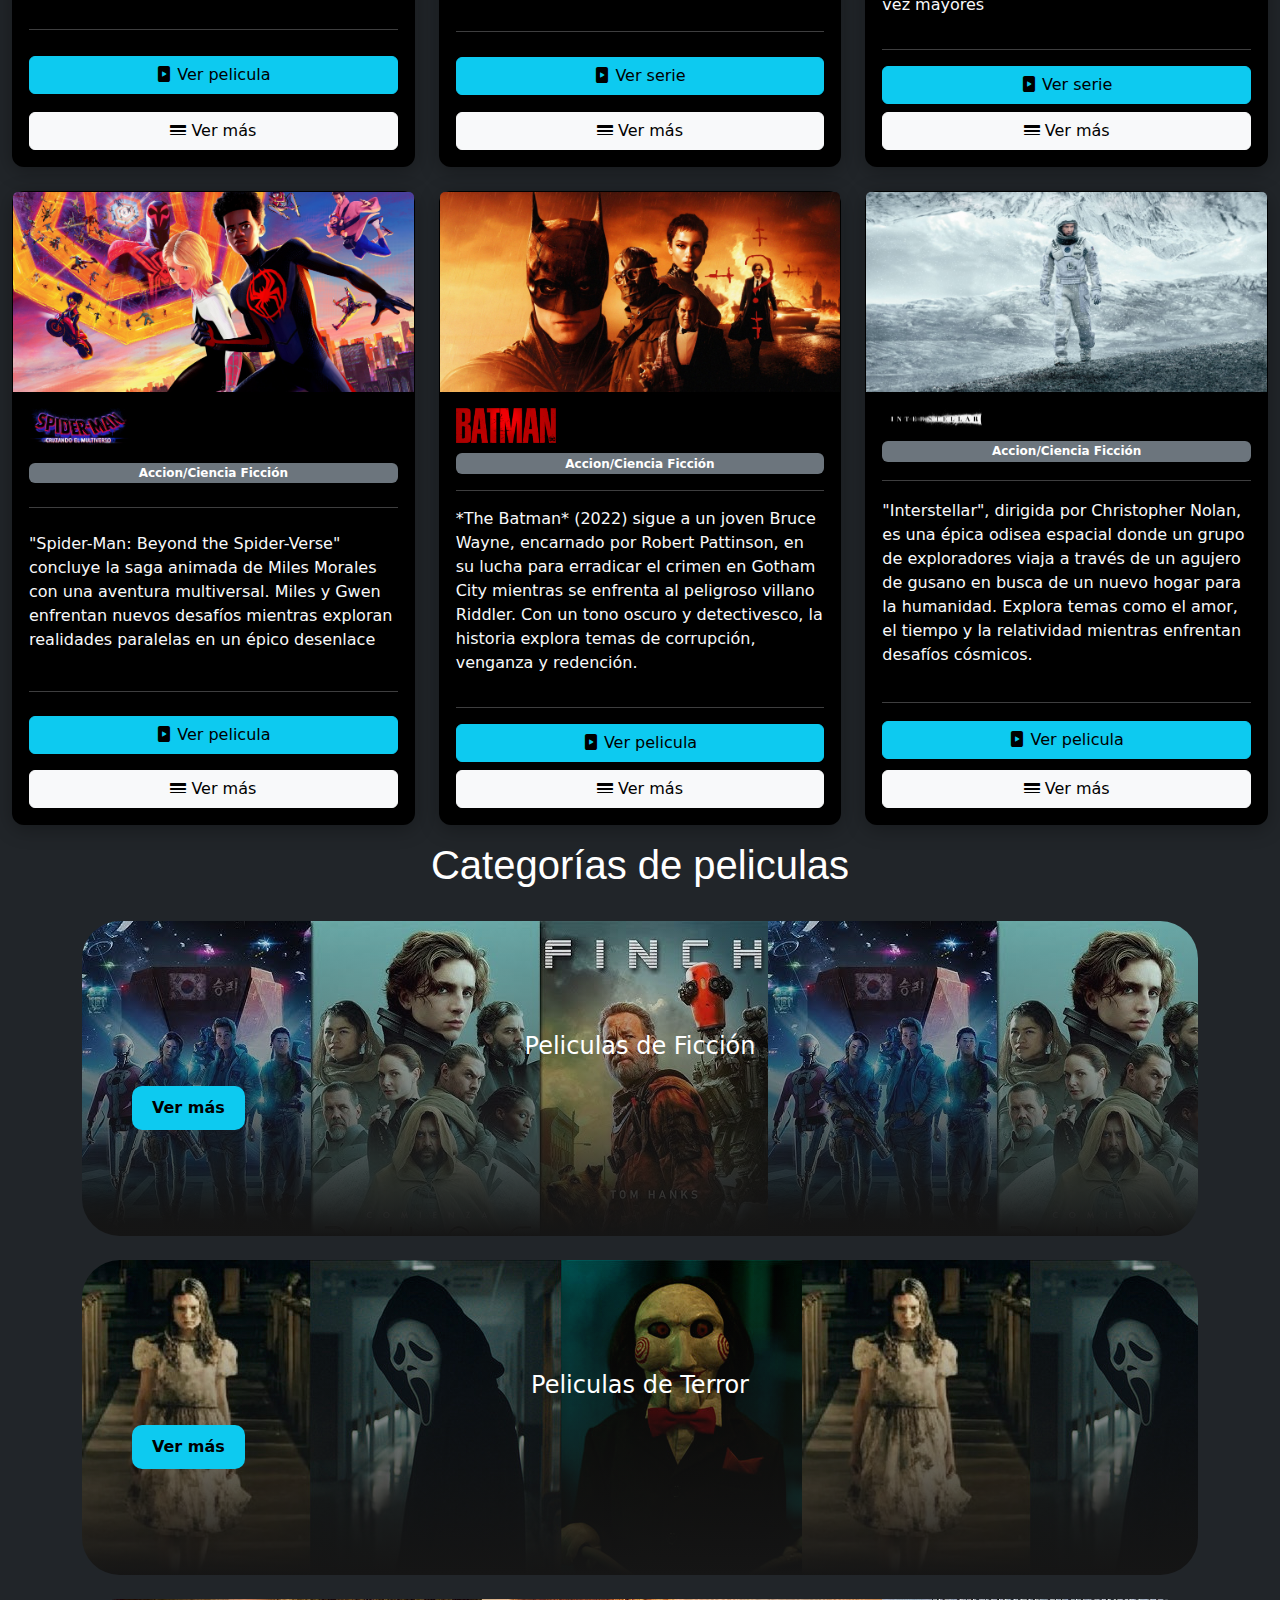
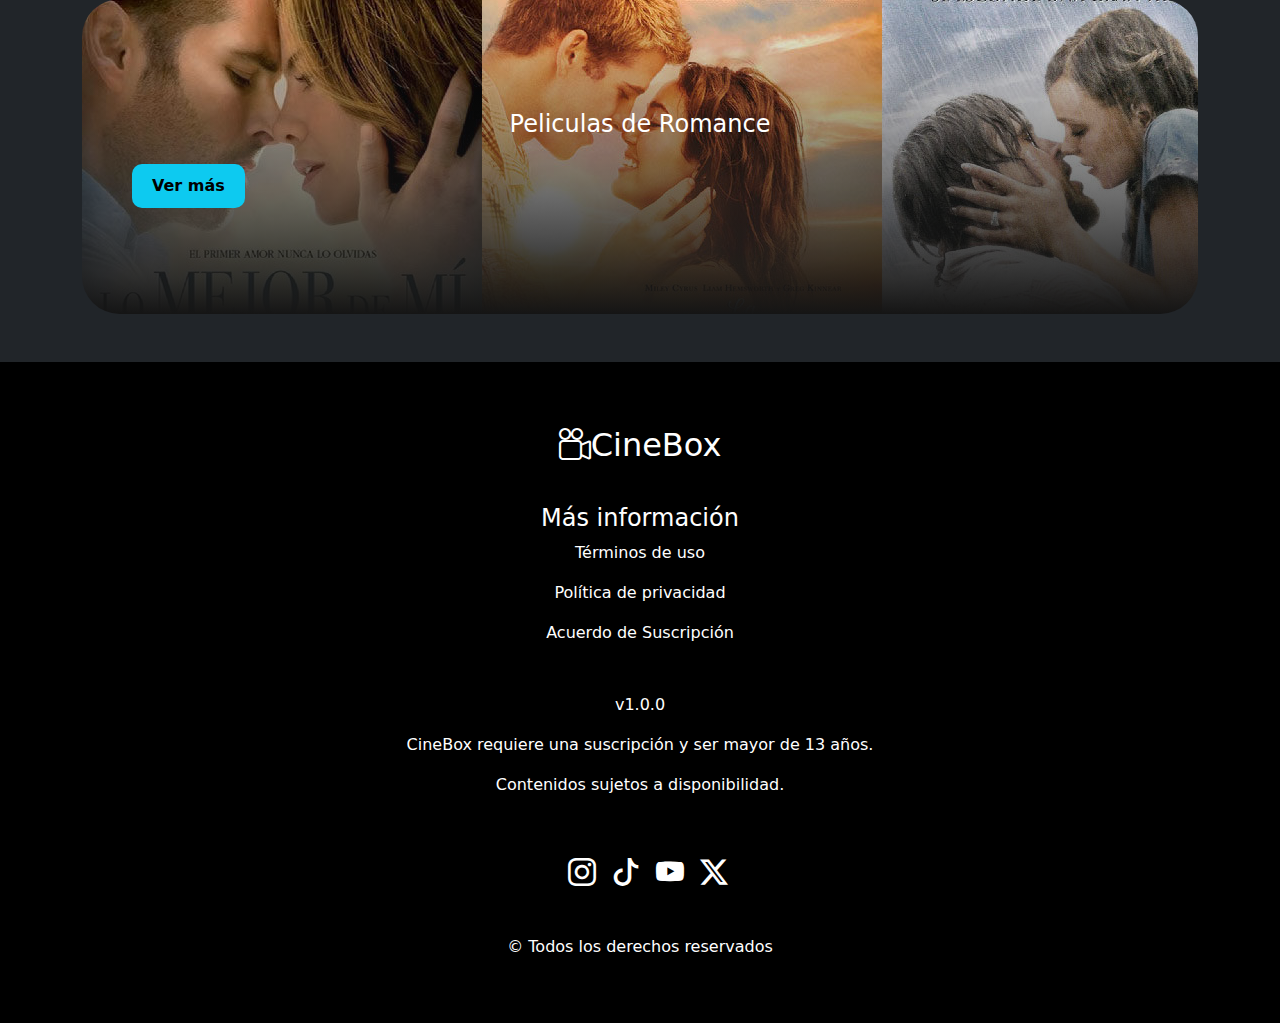
==== commit f9fde1e8: "homogenizo el diseño entre todas las paginas y arreglo conflictos" ====
--- a/index.html
+++ b/index.html
@@ -24,16 +24,17 @@
     <link rel="stylesheet" href="./css/footer.css" />
     <link rel="stylesheet" href="./css/main.css">
     <link rel="stylesheet" href="/css/categorias.css">
+    <link rel="stylesheet" href="css/nav.css">
   </head>
-  <body>
+  <body class="bg-dark">
     <header>
-      <nav class="navbar navbar-expand-lg bg-body-tertiary">
+      <nav class="navbar navbar-expand-lg navbar-dark bg-black">
         <div class="container-fluid">
           <a class="navbar-brand" href="#"
             ><i class="bi bi-camera-reels bg-info"></i> CineBox</a
           >
           <button
-            class="navbar-toggler"
+            class="navbar-toggler bg-info"
             type="button"
             data-bs-toggle="collapse"
             data-bs-target="#navbarSupportedContent"
@@ -51,13 +52,13 @@
                 >
               </li>
               <li class="nav-item">
-                <a class="nav-link" href="#">Sugeridas</a>
+                <a class="nav-link" href="#peliculas_sugeridas">Sugeridas</a>
               </li>
               <li class="nav-item">
-                <a class="nav-link" href="#">Categorias</a>
+                <a class="nav-link" href="#Categorias">Categorias</a>
               </li>
               <li class="nav-item">
-                <a class="nav-link" href="#">Contáctanos</a>
+                <a class="nav-link" href="/pages/contacto.html">Contáctanos</a>
               </li>
             </ul>
             <form class="d-flex" role="search">
@@ -70,14 +71,14 @@
               <button class="btn btn-outline-info" type="submit">Buscar</button>
             </form>
             <div class="d-grid mt-3 mt-md-0 ms-md-2">
-              <button class="btn btn-info">
+              <a href="/pages/404.html" class="d-grid"><button class="btn btn-info">
                 <i class="bi bi-person-circle"></i> Iniciar sesión
-              </button>
+              </button></a>
             </div>
             <div class="d-grid mt-3 mt-md-0 ms-md-2">
-              <button class="btn btn-info">
+              <a href="/pages/suscripciones.html" class="d-grid"><button class="btn btn-info">
                 <i class="bi bi-person-plus-fill"></i> Suscribirse
-              </button>
+              </button></a>
             </div>
           </div>
         </div>
@@ -99,7 +100,7 @@
               <img src="/assets/gladiador2.jpg" class="d-block w-100" alt="gladiador" />
               <div class="carousel-caption">
                 <img src="/assets/logo_gladiador_2.webp" alt="logo_senna" class="logo">
-                <p>En *Gladiador 2*, ambientada dieciséis años después de la muerte de Marco Aurelio, Lucio Vero, nieto de Aurelio, es capturado y convertido en esclavo tras la invasión de su tierra. Con la esperanza de venganza, lucha para alcanzar el Coliseo.</p>
+                <p>En "Gladiador 2", ambientada dieciséis años después de la muerte de Marco Aurelio, Lucio Vero, nieto de Aurelio, es capturado y convertido en esclavo tras la invasión de su tierra. Con la esperanza de venganza, lucha para alcanzar el Coliseo.</p>
                 <a href="https://www.youtube.com/watch?v=ZEJgVq1K8S4" class="btn btn-danger" target="_blank">Ver trailer</a>
               </div>
             </div>
@@ -148,7 +149,7 @@
         </div>
         <div class="row row-cols-1 row-cols-md-2 row-cols-lg-3 g-4">
             <div class="col">
-                <div class="card">
+                <div class="card bg-black text-light">
                     <img src="/assets/venomjpg.jpg" class="card-img-top" alt="Venom">
                     <div class="card-body">
                         <img src="/assets/venom_logo.png" alt="" class="logo">
@@ -156,13 +157,13 @@
                         <hr>
                         <p class="card-text">Venom: El Último Baile, Eddie y Venom enfrentan la amenaza de sus propios mundos y una cacería implacable. Obligados a tomar una decisión devastadora, este será el fin del dúo en su épico último enfrentamiento​</p>
                         <hr>
-                        <a href="#" class="btn btn-primary mb-2"><i class="bi bi-file-play-fill gap-3"></i>Ver pelicula</a>
-                        <a href="/pages/pelivenom.html" class="btn btn-dark"><i class="bi bi-border-width"></i>Ver mas</a>
-                    </div>
-                </div>
-            </div>
-            <div class="col">
-                <div class="card">
+                        <a href="/pages/404.html" class="btn btn-info mb-2"><i class="bi bi-file-play-fill gap-3"></i> Ver pelicula</a>
+                        <a href="/pages/404.html" class="btn btn-light"><i class="bi bi-border-width"></i> Ver más</a>
+                    </div>
+                </div>
+            </div>
+            <div class="col">
+                <div class="card bg-black text-light">
                     <img src="/assets/rick_morty.jpg" class="card-img-top" alt="Rick y Morty">
                     <div class="card-body">
                         <img src="/assets/logo_rick_morty.png" alt="" class="logo">
@@ -170,13 +171,13 @@
                         <hr>
                         <p class="card-text">"Rick y Morty" es una serie animada que mezcla ciencia ficción, comedia y drama familiar. Sigue las aventuras interdimensionales de Rick Sánchez, un científico alcohólico y sus desventuras con su nieto Morty a través del multiverso.</p>
                         <hr>
-                        <a href="#" class="btn btn-primary mb-2"><i class="bi bi-file-play-fill"></i>Ver serie</a>
-                        <a href="pages/serie_rick_morty.html" class="btn btn-dark"><i class="bi bi-border-width"></i>Ver mas</a>
-                    </div>
-                </div>
-            </div>
-            <div class="col">
-                <div class="card">
+                        <a href="/pages/404.html" class="btn btn-info mb-2"><i class="bi bi-file-play-fill"></i> Ver serie</a>
+                        <a href="/pages/404.html" class="btn btn-light"><i class="bi bi-border-width"></i> Ver más</a>
+                    </div>
+                </div>
+            </div>
+            <div class="col">
+                <div class="card bg-black text-light">
                     <img src="/assets/stranger_thinks.jpg" class="card-img-top" alt="Strangers things">
                     <div class="card-body">
                         <img src="/assets/stranger_things_logo.png" alt="" class="logo">
@@ -184,13 +185,13 @@
                         <hr>
                         <p class="card-text">Stranger Things sigue a un grupo de jóvenes en Hawkins, Indiana, mientras enfrentan fenómenos sobrenaturales, el misterioso Upside Down y conspiraciones gubernamentales. Con la llegada de Eleven, una niña con poderes telequinéticos, el grupo intenta proteger su ciudad de amenazas cada vez mayores​                        </p>
                         <hr>
-                        <a href="#" class="btn btn-primary mb-2"><i class="bi bi-file-play-fill"></i>Ver serie</a>
-                        <a href="./pages/404.html" class="btn btn-dark"><i class="bi bi-border-width"></i>Ver mas</a>
-                    </div>
-                </div>
-            </div>
-            <div class="col">
-                <div class="card">
+                        <a href="/pages/404.html" class="btn btn-info mb-2"><i class="bi bi-file-play-fill"></i> Ver serie</a>
+                        <a href="./pages/404.html" class="btn btn-light"><i class="bi bi-border-width"></i> Ver más</a>
+                    </div>
+                </div>
+            </div>
+            <div class="col">
+                <div class="card bg-black text-light">
                     <img src="/assets/spider_manjpg.jpg" class="card-img-top" alt="Spider Man">
                     <div class="card-body">
                         <img src="/assets/spider_logo.png" alt="" class="logo">
@@ -198,13 +199,13 @@
                         <hr>
                         <p class="card-text">"Spider-Man: Beyond the Spider-Verse" concluye la saga animada de Miles Morales con una aventura multiversal. Miles y Gwen enfrentan nuevos desafíos mientras exploran realidades paralelas en un épico desenlace</p>
                         <hr>
-                        <a href="#" class="btn btn-primary mb-2"><i class="bi bi-file-play-fill"></i>Ver pelicula</a>
-                        <a href="./pages/404.html" class="btn btn-dark"><i class="bi bi-border-width"></i>Ver mas</a>
-                    </div>
-                </div>
-            </div>
-            <div class="col">
-                <div class="card">
+                        <a href="/pages/404.html" class="btn btn-info mb-2"><i class="bi bi-file-play-fill"></i> Ver pelicula</a>
+                        <a href="./pages/404.html" class="btn btn-light"><i class="bi bi-border-width"></i> Ver más</a>
+                    </div>
+                </div>
+            </div>
+            <div class="col">
+                <div class="card bg-black text-light">
                     <img src="/assets/batman.jpg" class="card-img-top" alt="Batman">
                     <div class="card-body">
                         <img src="/assets/batman_logo.png" alt="" class="logo">
@@ -212,13 +213,13 @@
                         <hr>
                         <p class="card-text">*The Batman* (2022) sigue a un joven Bruce Wayne, encarnado por Robert Pattinson, en su lucha para erradicar el crimen en Gotham City mientras se enfrenta al peligroso villano Riddler. Con un tono oscuro y detectivesco, la historia explora temas de corrupción, venganza y redención.</p>
                         <hr>
-                        <a href="#" class="btn btn-primary mb-2"><i class="bi bi-file-play-fill"></i>Ver pelicula</a>
-                        <a href="./pages/404.html" class="btn btn-dark"><i class="bi bi-border-width"></i>Ver mas</a>
-                    </div>
-                </div>
-            </div>
-            <div class="col">
-                <div class="card">
+                        <a href="/pages/404.html" class="btn btn-info mb-2"><i class="bi bi-file-play-fill"></i> Ver pelicula</a>
+                        <a href="./pages/404.html" class="btn btn-light"><i class="bi bi-border-width"></i> Ver más</a>
+                    </div>
+                </div>
+            </div>
+            <div class="col">
+                <div class="card bg-black text-light">
                     <img src="/assets/interestellar.jpg" class="card-img-top" alt="interestelar">
                     <div class="card-body">
                         <img src="/assets/interstellar_logo.png" alt="" class="logo">
@@ -226,8 +227,8 @@
                         <hr>
                         <p class="card-text">"Interstellar", dirigida por Christopher Nolan, es una épica odisea espacial donde un grupo de exploradores viaja a través de un agujero de gusano en busca de un nuevo hogar para la humanidad. Explora temas como el amor, el tiempo y la relatividad mientras enfrentan desafíos cósmicos.</p>
                         <hr>
-                        <a href="#" class="btn btn-primary mb-2"><i class="bi bi-file-play-fill"></i>Ver pelicula</a>
-                        <a href="./pages/404.html" class="btn btn-dark"><i class="bi bi-border-width"></i>Ver mas</a>
+                        <a href="/pages/404.html" class="btn btn-info mb-2 gonzalo"><i class="bi bi-file-play-fill"></i> Ver pelicula</a>
+                        <a href="./pages/404.html" class="btn btn-light gonzalo"><i class="bi bi-border-width"></i> Ver más</a>
                     </div>
                 </div>
             </div>
@@ -242,7 +243,7 @@
         style="background: linear-gradient(to bottom,rgba(0,0,0,0), #151515), url('/assets/peliculasdeficcion.jpg');">
           
              <p class="featured-desc"><h3>Peliculas de Ficción</h3></p>
-              <button class="featured-button bg-info  mt-md-3 mt-lg-0"><a href="" class="text-black">MIRAR AQUÍ</a></button>
+              <button class="featured-button bg-info  mt-md-3 mt-lg-0"><a href="/pages/ficcion.html" class="text-black">Ver más</a></button>
           </div> &nbsp;
         <div class="container2">
         <div class="content-container2">
@@ -250,7 +251,7 @@
        style="background: linear-gradient(to bottom,rgba(0,0,0,0), #151515), url('/assets/peliculas\,de\,terror.jpg');">
             
         <p class="featured-desc2"><h3>Peliculas de Terror</h3></p>
-        <button class="featured-button2 bg-info  mt-md-3 mt-lg-0"><a href="" class="text-black">MIRAR AQUÍ</a></button>
+        <button class="featured-button2 bg-info  mt-md-3 mt-lg-0"><a href="/pages/terror.html" class="text-black">Ver más</a></button>
       </div> &nbsp;
         <div class="container3">
         <div class="content-container3">
@@ -258,13 +259,13 @@
         style="background: linear-gradient(to bottom,rgba(0,0,0,0), #151515), url('/assets/peliculas\,romanticas.jpg');">
                          
         <p class="featured-desc3"><h3>Peliculas de Romance</h3></p>
-        <button class="featured-button3 bg-info mt-md-3 mt-lg-0"><a href="#" class="text-black">MIRAR AQUÍ</a></button>
+        <button class="featured-button3 bg-info mt-md-3 mt-lg-0"><a href="/pages/404.html" class="text-black">Ver más</a></button>
          </div> &nbsp;
           
   </div>
     </section>
     </main>
-    <footer id="footer" class="py-5">
+    <footer id="footer" class="bg-black py-5 mt-4">
       <div class="container">
         <div class="row text-white">
           <div id="div-logo-footer" class="col-12 text-center p-3">
--- a/css/main.css
+++ b/css/main.css
@@ -4,10 +4,6 @@
     box-sizing: border-box;
 }
 
-body {
-    background-color: #0a192f; /* Un color más oscuro y moderno */
-    font-family: 'Roboto', sans-serif; /* Cambia a una fuente moderna */
-}
 #carousel .carousel-inner {
     height: 100vh; 
     position: relative;
@@ -54,18 +50,6 @@
     color: white; 
 }
 
-.btn {
-    font-size: 14px; 
-    padding: 10px 15px;
-}
-
-/* hr{
-    border: 0;
-    border-top: 3px solid #000000;
-    width: 100%;
-} */
-
-
 .card {
     border-radius: 12px; 
     box-shadow: 0 4px 20px rgba(0, 0, 0, 0.3);
@@ -93,10 +77,4 @@
 
 #pildora{
     width: 50%;
-}
-
-.btn {
-    font-size: 14px; 
-    padding: 10px 15px;
-    transition: background-color 0.3s ease, transform 0.3s ease; 
 }--- a/css/categorias.css
+++ b/css/categorias.css
@@ -6,8 +6,6 @@
     font-family:'Franklin Gothic Medium', 'Arial Narrow', Arial, sans-serif
 }
 .container {
-   
-    background-color: #000000;
     min-height: 100%;
     color: white;
     
@@ -59,7 +57,7 @@
   }
   .container2 {
    
-    background-color:#000000 ;
+   
     min-height: 100%;
     color: white;
    
@@ -106,7 +104,7 @@
 
   .container3 {
    
-    background-color:#000000 ;
+
     min-height: 100%;
     color: white;
    
@@ -141,7 +139,7 @@
   }
   
   .featured-button3 {
-    background-color:blue;
+
     color: white;
     padding: 10px 20px;
     border-radius: 10px;
--- a/css/nav.css
+++ b/css/nav.css
@@ -0,0 +1,13 @@
+html {
+    scroll-padding-top: 100px;
+}
+
+header {
+    position: sticky;
+    top: 0;
+    z-index: 2;
+}
+
+a {
+    text-decoration: none;
+}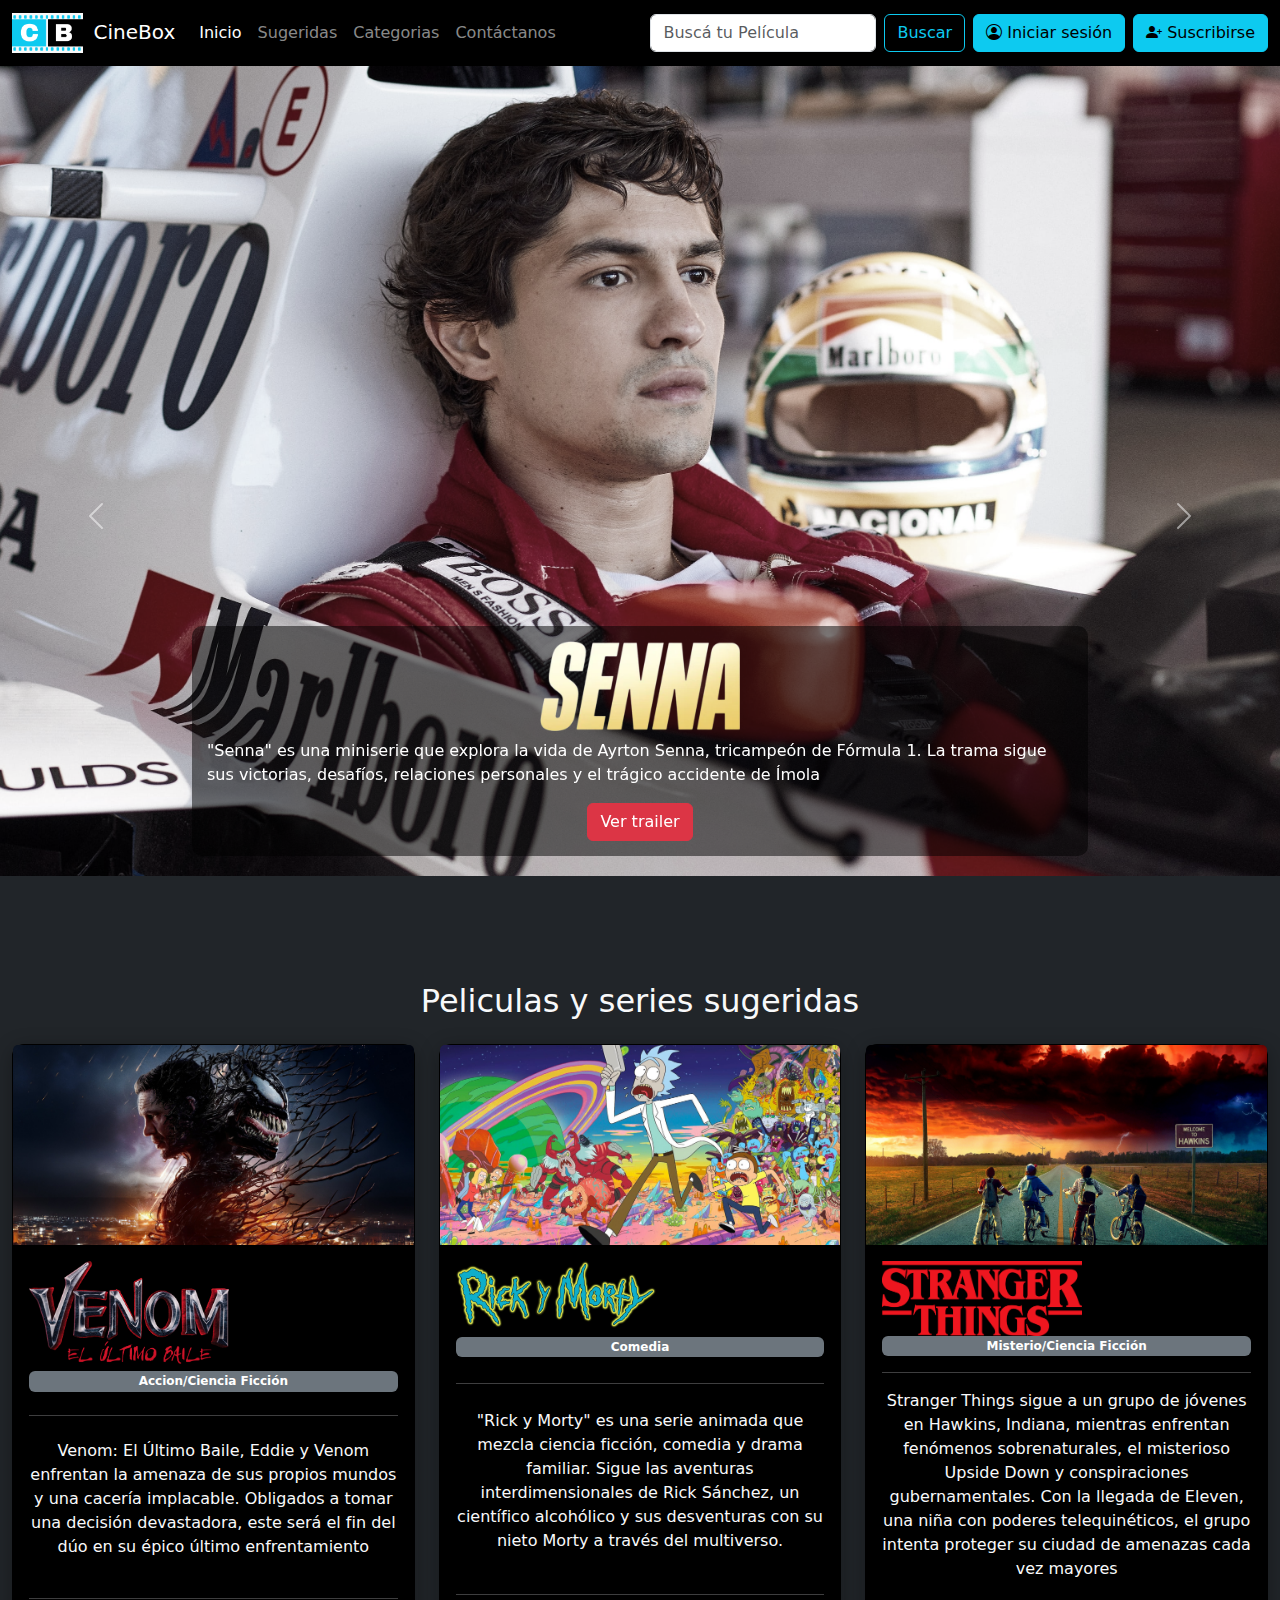
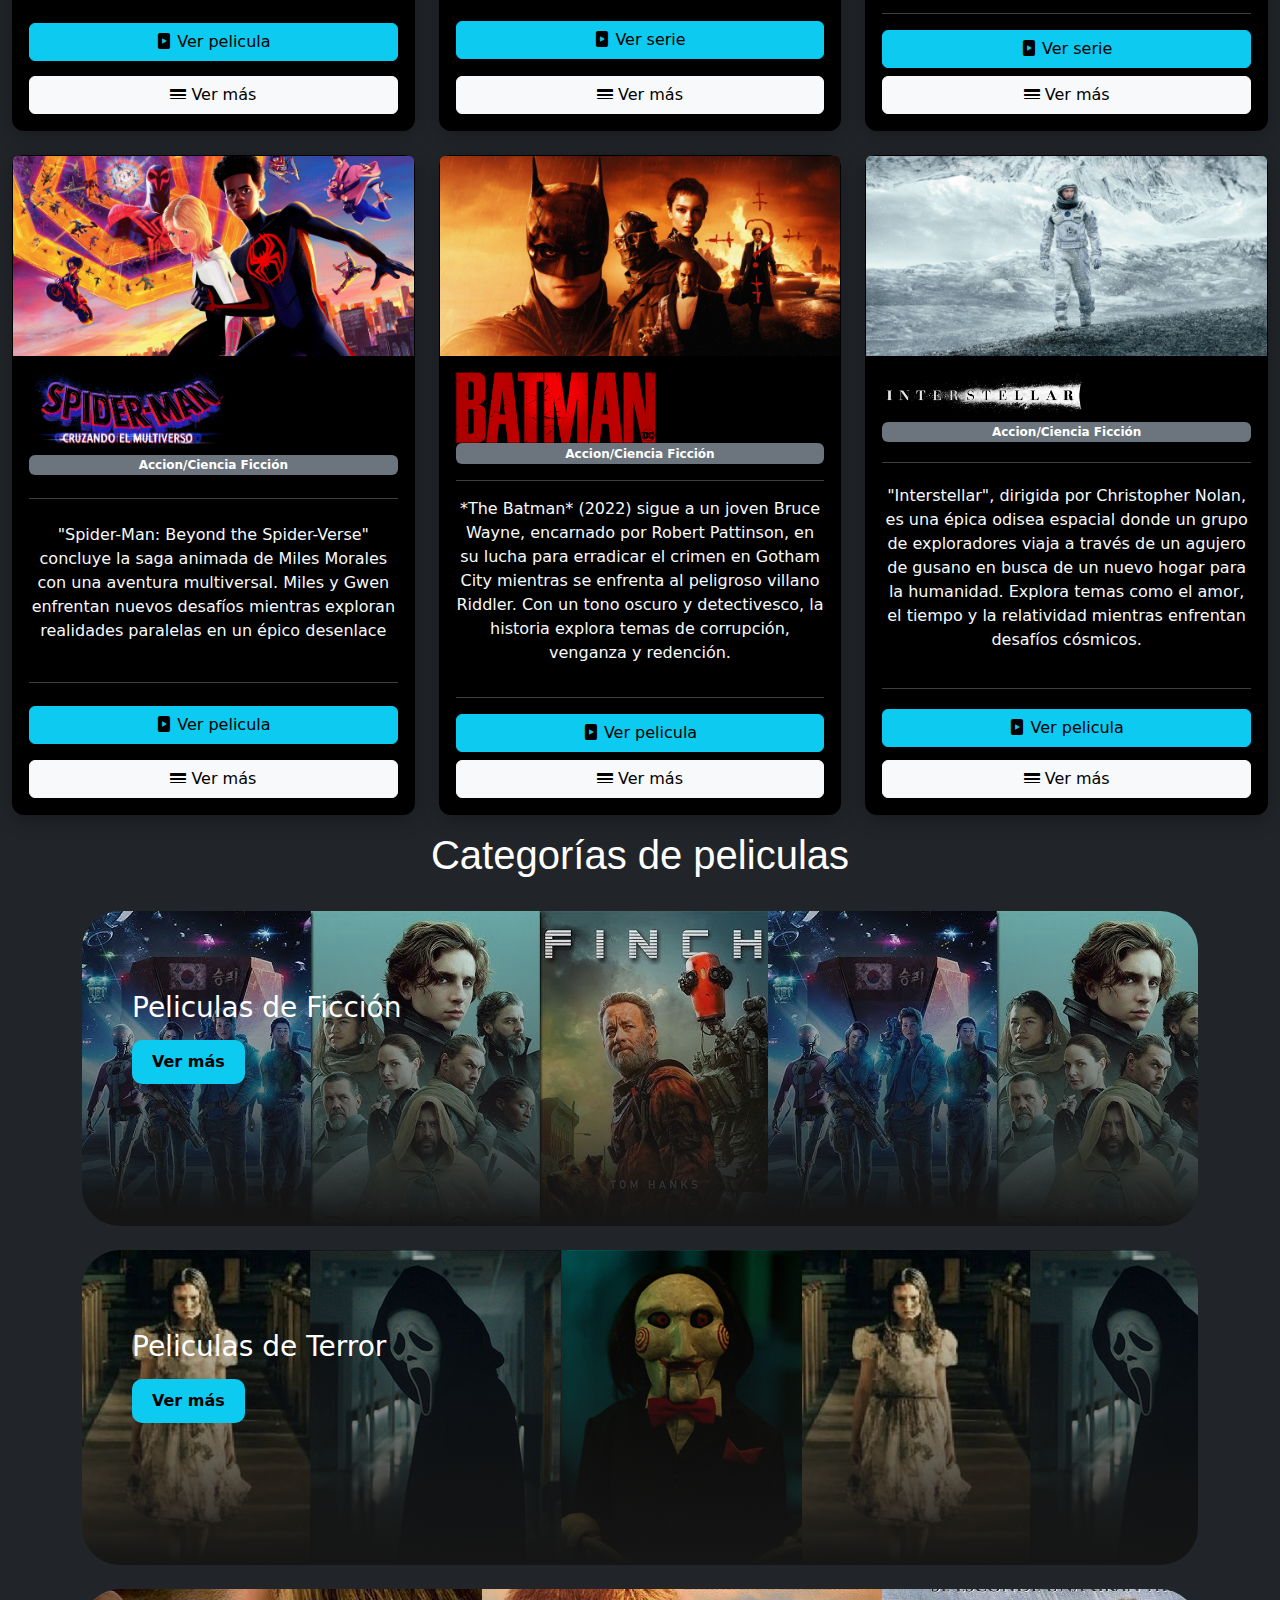
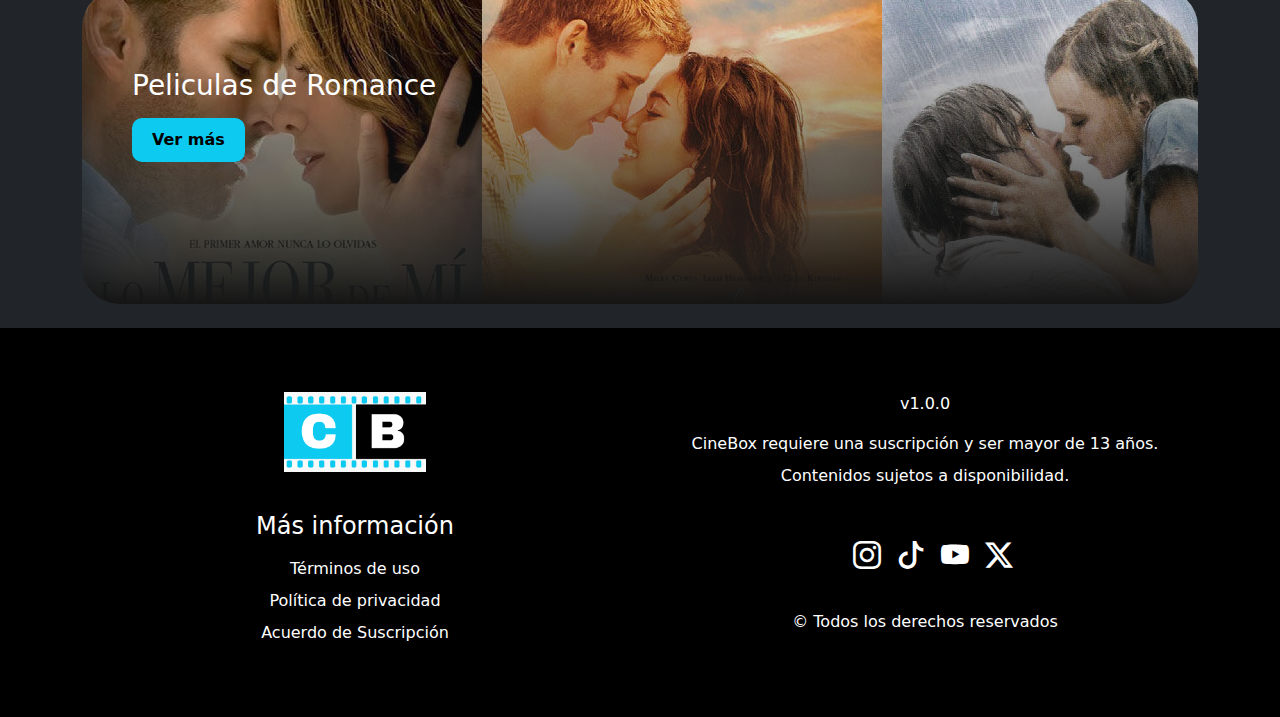
==== commit 6c19c241: "Pulimiento previo antes del lanzamiento" ====
--- a/index.html
+++ b/index.html
@@ -21,18 +21,16 @@
       rel="stylesheet"
       href="https://cdn.jsdelivr.net/npm/bootstrap-icons@1.11.3/font/bootstrap-icons.min.css"
     />
-    <link rel="stylesheet" href="./css/footer.css" />
+    <link rel="stylesheet" href="./css/footer.css">
     <link rel="stylesheet" href="./css/main.css">
     <link rel="stylesheet" href="/css/categorias.css">
-    <link rel="stylesheet" href="css/nav.css">
+    <link rel="stylesheet" href="/css/nav.css">
   </head>
   <body class="bg-dark">
     <header>
       <nav class="navbar navbar-expand-lg navbar-dark bg-black">
         <div class="container-fluid">
-          <a class="navbar-brand" href="#"
-            ><i class="bi bi-camera-reels bg-info"></i> CineBox</a
-          >
+          <a class="navbar-brand" href="#"><img src="/assets/CineBoxLogo.png"> CineBox</a>
           <button
             class="navbar-toggler bg-info"
             type="button"
@@ -70,12 +68,12 @@
               />
               <button class="btn btn-outline-info" type="submit">Buscar</button>
             </form>
-            <div class="d-grid mt-3 mt-md-0 ms-md-2">
-              <a href="/pages/404.html" class="d-grid"><button class="btn btn-info">
+            <div class="d-grid mt-3 mt-lg-0 ms-md-0 ms-lg-2">
+              <a href="/pages/login.html" class="d-grid"><button class="btn btn-info">
                 <i class="bi bi-person-circle"></i> Iniciar sesión
               </button></a>
             </div>
-            <div class="d-grid mt-3 mt-md-0 ms-md-2">
+            <div class="d-grid mt-3 mt-lg-0 ms-md-0 ms-lg-2">
               <a href="/pages/suscripciones.html" class="d-grid"><button class="btn btn-info">
                 <i class="bi bi-person-plus-fill"></i> Suscribirse
               </button></a>
@@ -89,34 +87,34 @@
         <div id="carousel" class="carousel slide carousel-fade" data-bs-ride="carousel" >
           <div class="carousel-inner">
             <div class="carousel-item active">
-              <img src="/assets/senna.jpg" class="d-block w-100" alt="senna" />
+              <img src="/assets/senna.jpg" class="d-block w-100"/>
               <div class="carousel-caption">
-                <img src="/assets/logo_senna_2.webp" alt="logo_senna" class="logo">
+                <img src="/assets/logo_senna_2.webp" alt="logo_senna" class="logo mb-2">
                 <p>"Senna" es una miniserie que explora la vida de Ayrton Senna, tricampeón de Fórmula 1. La trama sigue sus victorias, desafíos, relaciones personales y el trágico accidente de Ímola</p>
                 <a href="https://www.youtube.com/watch?v=dfto0hTKdzg" class="btn btn-danger" target="_blank">Ver trailer</a>
               </div>
             </div>
             <div class="carousel-item">
-              <img src="/assets/gladiador2.jpg" class="d-block w-100" alt="gladiador" />
+              <img src="/assets/gladiador2.jpg" class="d-block w-100"/>
               <div class="carousel-caption">
-                <img src="/assets/logo_gladiador_2.webp" alt="logo_senna" class="logo">
+                <img src="/assets/logo_gladiador_2.webp" alt="logo_gladiador" class="logo mb-2">
                 <p>En "Gladiador 2", ambientada dieciséis años después de la muerte de Marco Aurelio, Lucio Vero, nieto de Aurelio, es capturado y convertido en esclavo tras la invasión de su tierra. Con la esperanza de venganza, lucha para alcanzar el Coliseo.</p>
                 <a href="https://www.youtube.com/watch?v=ZEJgVq1K8S4" class="btn btn-danger" target="_blank">Ver trailer</a>
               </div>
             </div>
             <div class="carousel-item">
-              <img src="/assets/deadpool.jpg" class="d-block w-100" alt="deadpoll" />
+              <img src="/assets/deadpool.jpg" class="d-block w-100"/>
               <div class="carousel-caption">
-                <img src="/assets/logo_deadpool.webp" alt="logo_senna" class="logo">
+                <img src="/assets/logo_deadpool.webp" alt="logo_deadpool" class="logo mb-2">
                 <p>Deadpool y Wolverine unen sus fuerzas en una aventura impredecible en el MCU. Wade Wilson, retirado como Deadpool, se ve obligado a regresar al combate con un Wolverine renuente para enfrentar una amenaza multiversal.</p>
                 <a href="https://www.youtube.com/watch?v=UzFZR2dRsSY" class="btn btn-danger" target="_blank">Ver trailer</a>
               </div>
             </div>
             <div class="carousel-item">
-              <img src="/assets/breaking_bad.jpg" class="d-block w-100" alt="breaking bad" />
+              <img src="/assets/breaking_bad.jpg" class="d-block w-100"/>
               <div class="carousel-caption">
-                <img src="/assets/logo_breaking_bad.webp" alt="logo_senna" class="logo">
-                <p>"Breaking Bad" sigue la historia de Walter White, un profesor de química que, tras ser diagnosticado con cáncer de pulmón, decide convertirse en fabricante de metanfetaminas para asegurar el futuro financiero de su familia. Se asocia con su exalumno Jesse Pinkman mientras se adentra en el peligroso mundo del crimen, enfrentando a la DEA, mafias y sus propios dilemas morales.</p>
+                <img src="/assets/logo_breaking_bad.webp" alt="logo_breaking_bad" class="logo mb-2">
+                <p>"Breaking Bad" sigue la historia de Walter White, un profesor de química que, tras ser diagnosticado con cáncer de pulmón, decide convertirse en fabricante de metanfetamina para asegurar el futuro financiero de su familia.</p>
                 <a href="https://www.youtube.com/watch?v=Bi3mMWw_cJ4" class="btn btn-danger" target="_blank">Ver trailer</a>
               </div>
             </div>
@@ -141,10 +139,10 @@
           </button>
         </div>
       </section>
-      <section id="peliculas_sugeridas" class="container-fluid mb-3">
+      <section id="peliculas_sugeridas" class="container-fluid mb-3 text-light text-center">
         <div class="row">
             <div class="col p-3">
-                <h3>PELICULAS Y SERIES SUGERIDAS</h3>
+                <h3 class="fs-2">Peliculas y series sugeridas</h3>
             </div>
         </div>
         <div class="row row-cols-1 row-cols-md-2 row-cols-lg-3 g-4">
@@ -265,32 +263,37 @@
   </div>
     </section>
     </main>
-    <footer id="footer" class="bg-black py-5 mt-4">
+    <footer id="footer" class="py-5 bg-black text-light">
       <div class="container">
-        <div class="row text-white">
-          <div id="div-logo-footer" class="col-12 text-center p-3">
-            <h2 id="logo-footer"><i class="bi bi-camera-reels"></i>CineBox</h2>
-          </div>
-          <div class="col-12 text-center p-3">
-            <h4>Más información</h4>
-            <p>Términos de uso</p>
-            <p>Política de privacidad</p>
-            <p>Acuerdo de Suscripción</p>
-          </div>
-          <div class="col-12 text-center p-3">
-            <p>v1.0.0</p>
-            <p>CineBox requiere una suscripción y ser mayor de 13 años.</p>
-            <p>Contenidos sujetos a disponibilidad.</p>
+        <div class="row">
+          
+          <div class="col-sm-12 col-md-6">
+            <div id="div-logo-footer" class="col-12 text-center p-3">
+              <h2 id="logo-footer"><img src="/assets/CineBoxLogo.png"></h2>
+            </div>
+            <div class="col-12 text-center p-3">
+              <h4 class="mb-3">Más información</h4>
+              <p class="mb-2">Términos de uso</p>
+              <p class="mb-2">Política de privacidad</p>
+              <p class="mb-2">Acuerdo de Suscripción</p>
+            </div>
           </div>
 
-          <div class="col-12 d-flex gap-3 justify-content-center m-2 p-3">
-            <i id="icono-footer" class="bi bi-instagram fs-3"></i>
-            <i id="icono-footer" class="bi bi-tiktok fs-3"></i>
-            <i id="icono-footer" class="bi bi-youtube fs-3"></i>
-            <i id="icono-footer" class="bi bi-twitter-x fs-3"></i>
-          </div>
-          <div class="col-12 text-center mt-3">
-            <p>&copy; Todos los derechos reservados</p>
+          <div class="col-sm-12 col-md-6">
+            <div class="col-12 text-center p-3">
+              <p class="mb-3">v1.0.0</p>
+              <p class="mb-2">CineBox requiere una suscripción y ser mayor de 13 años.</p>
+              <p class="mb-2">Contenidos sujetos a disponibilidad.</p>
+            </div>
+            <div class="col-12 d-flex gap-3 justify-content-center m-2 p-3">
+              <i id="icono-footer" class="bi bi-instagram fs-3"></i>
+              <i id="icono-footer" class="bi bi-tiktok fs-3"></i>
+              <i id="icono-footer" class="bi bi-youtube fs-3"></i>
+              <i id="icono-footer" class="bi bi-twitter-x fs-3"></i>
+            </div>
+            <div class="text-center mt-3">
+              <p>&copy; Todos los derechos reservados</p>
+            </div>
           </div>
         </div>
       </div>
--- a/css/footer.css
+++ b/css/footer.css
@@ -1,6 +1,7 @@
 #icono-footer:hover {
   cursor: pointer;
   scale: 1.3;
+  transition: scale 0.3s ease;
 }
 
 .btn-up {
@@ -8,3 +9,15 @@
   bottom: 10px;
   right: 20px;
 }
+
+#logo-footer{
+
+  & img{
+    height: 80px;
+    transition: scale 0.3s ease;
+    &:hover{
+      cursor: pointer;
+      scale: 1.1;
+    }
+  }
+}--- a/css/main.css
+++ b/css/main.css
@@ -1,9 +1,3 @@
-* {
-    margin: 0;
-    padding: 0;
-    box-sizing: border-box;
-}
-
 #carousel .carousel-inner {
     height: 100vh; 
     position: relative;
@@ -11,18 +5,10 @@
 }
 
 #carousel .carousel-item {
-    height: 94%;
+    height: 90vh;
 }
 
-h3 {
-    color: #ffffff;
-    text-align: center;
-    margin-top: 5%;
-    padding: 10px;
-    font-size: 24px; /* Aumenta el tamaño de la fuente */
-}
-
-#carousel .carousel-item img {
+#carousel .carousel-item .d-block{
     height: 100%;
     object-fit: cover;
     filter: grayscale(0.6); 
@@ -41,13 +27,7 @@
 
 .logo {
     width: 100%;
-    max-width: 100px; 
-    margin-bottom: 10px;
-    filter: none; 
-}
-
-.carousel-caption p {
-    color: white; 
+    max-width: 200px;
 }
 
 .card {
--- a/css/nav.css
+++ b/css/nav.css
@@ -10,4 +10,11 @@
 
 a {
     text-decoration: none;
+}
+
+.navbar-brand{
+    & img{
+        height: 40px;
+        margin-right: 4px;
+    }
 }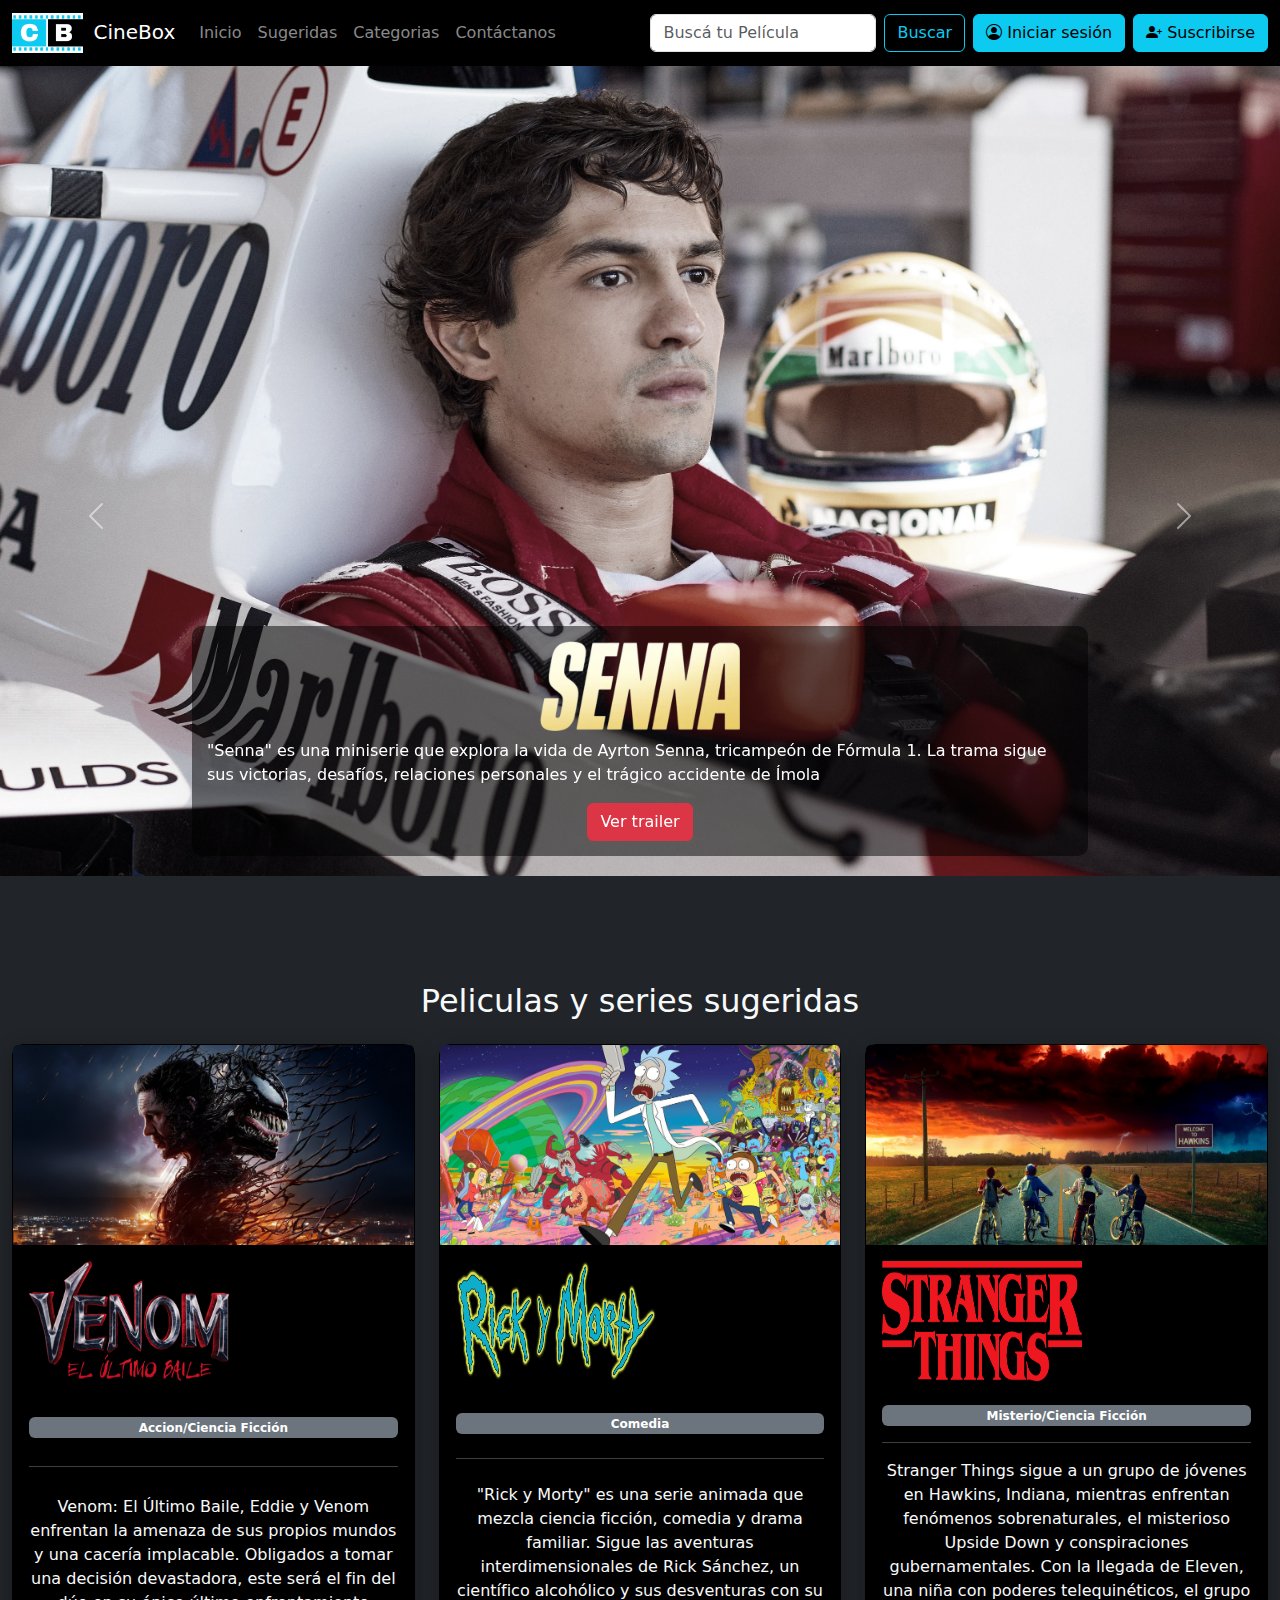
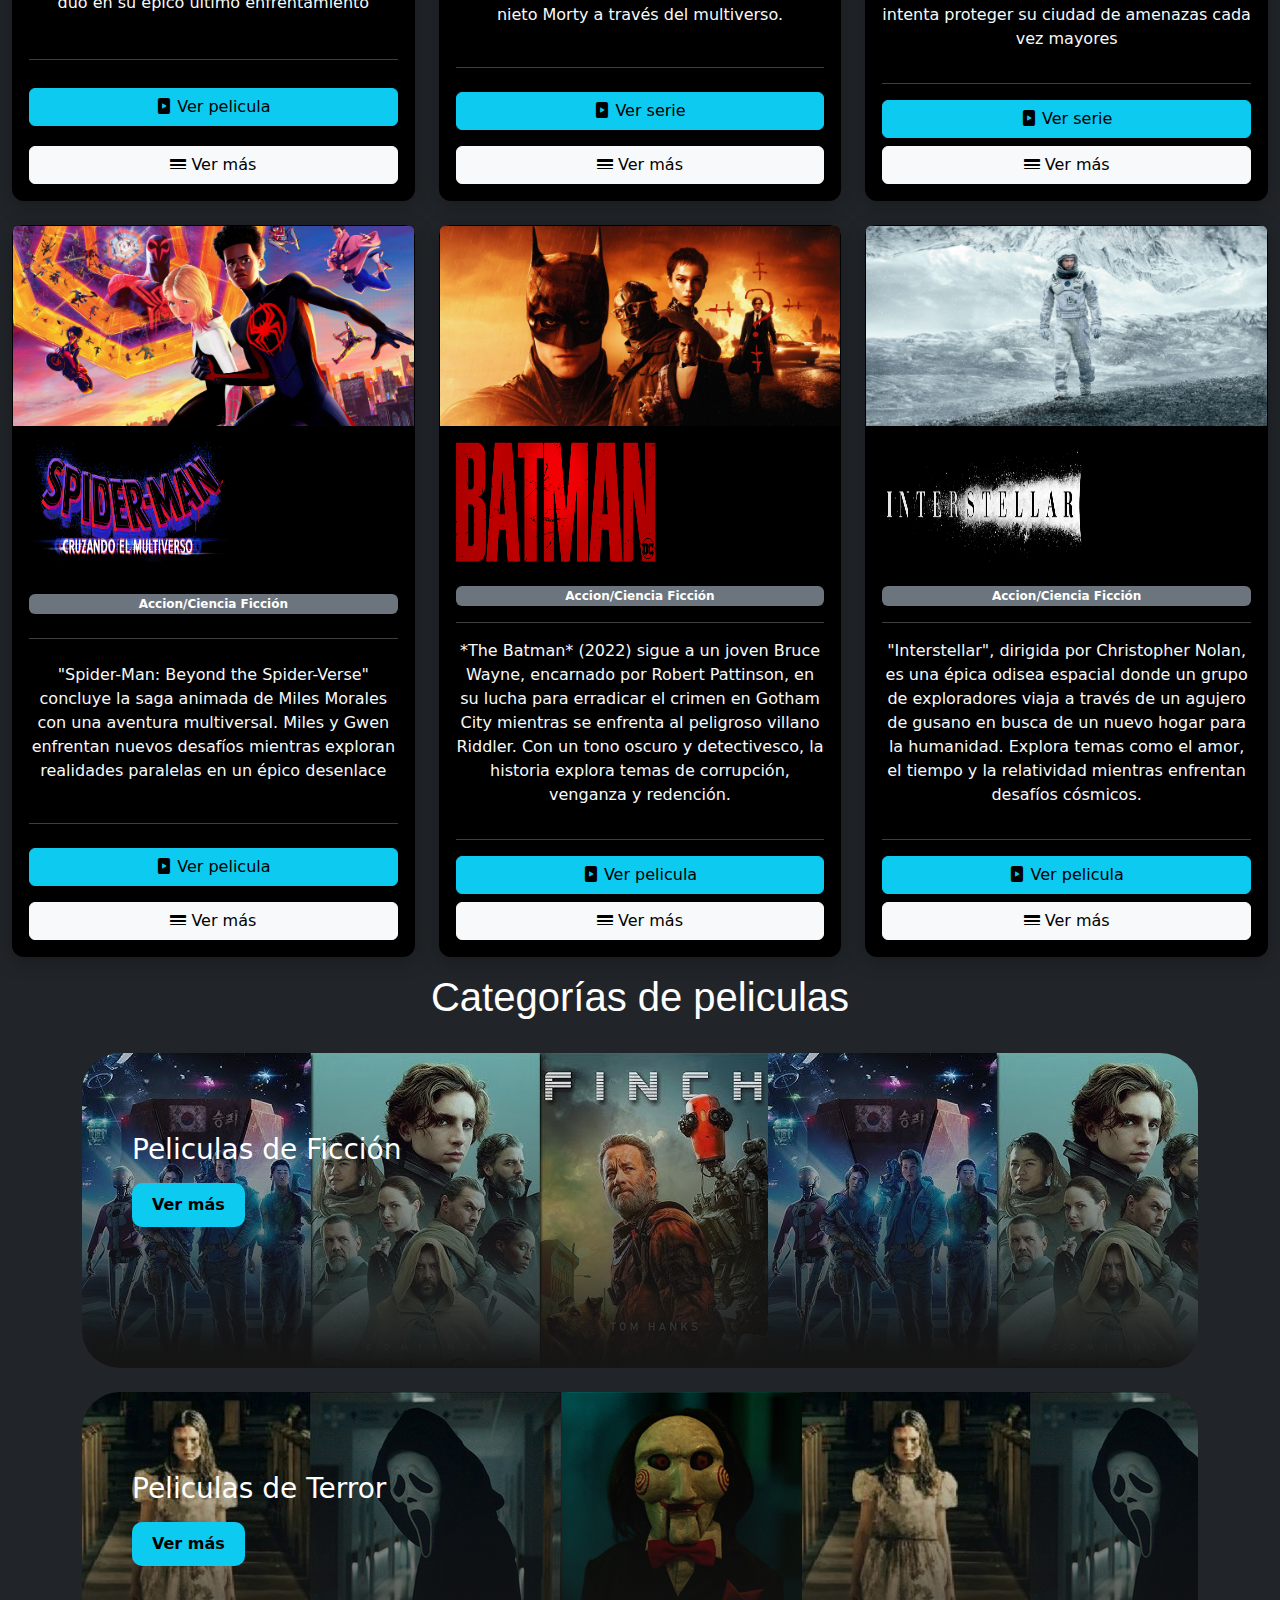
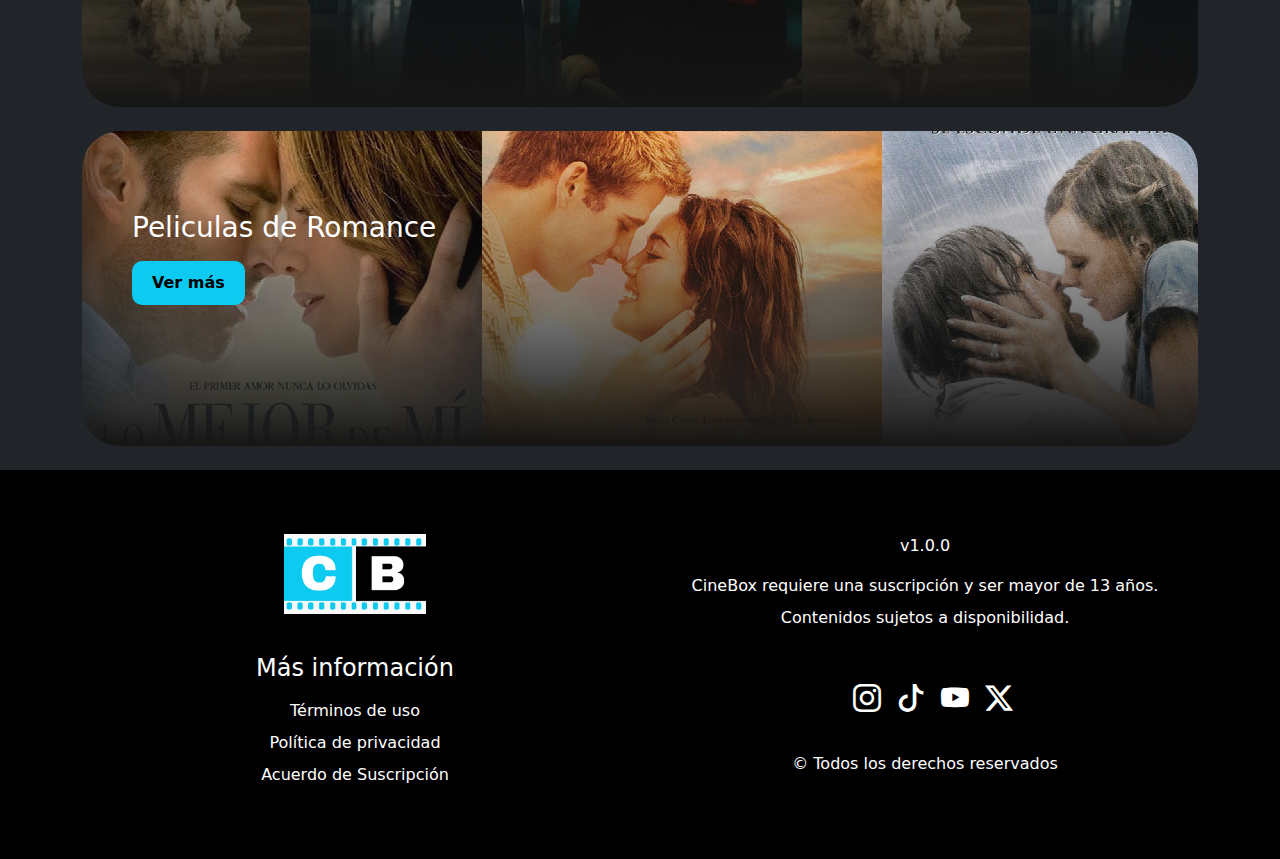
==== commit 5a5ac2e4: "Ultimos detalles arreglados" ====
--- a/index.html
+++ b/index.html
@@ -151,7 +151,7 @@
                     <img src="/assets/venomjpg.jpg" class="card-img-top" alt="Venom">
                     <div class="card-body">
                         <img src="/assets/venom_logo.png" alt="" class="logo">
-                        <span class="badge text-bg-secondary">Accion/Ciencia Ficción</span>
+                        <span class="badge text-bg-secondary mt-4">Accion/Ciencia Ficción</span>
                         <hr>
                         <p class="card-text">Venom: El Último Baile, Eddie y Venom enfrentan la amenaza de sus propios mundos y una cacería implacable. Obligados a tomar una decisión devastadora, este será el fin del dúo en su épico último enfrentamiento​</p>
                         <hr>
@@ -165,7 +165,7 @@
                     <img src="/assets/rick_morty.jpg" class="card-img-top" alt="Rick y Morty">
                     <div class="card-body">
                         <img src="/assets/logo_rick_morty.png" alt="" class="logo">
-                        <span class="badge text-bg-secondary">Comedia</span>
+                        <span class="badge text-bg-secondary mt-4">Comedia</span>
                         <hr>
                         <p class="card-text">"Rick y Morty" es una serie animada que mezcla ciencia ficción, comedia y drama familiar. Sigue las aventuras interdimensionales de Rick Sánchez, un científico alcohólico y sus desventuras con su nieto Morty a través del multiverso.</p>
                         <hr>
@@ -179,7 +179,7 @@
                     <img src="/assets/stranger_thinks.jpg" class="card-img-top" alt="Strangers things">
                     <div class="card-body">
                         <img src="/assets/stranger_things_logo.png" alt="" class="logo">
-                        <span class="badge text-bg-secondary">Misterio/Ciencia Ficción</span>
+                        <span class="badge text-bg-secondary mt-4">Misterio/Ciencia Ficción</span>
                         <hr>
                         <p class="card-text">Stranger Things sigue a un grupo de jóvenes en Hawkins, Indiana, mientras enfrentan fenómenos sobrenaturales, el misterioso Upside Down y conspiraciones gubernamentales. Con la llegada de Eleven, una niña con poderes telequinéticos, el grupo intenta proteger su ciudad de amenazas cada vez mayores​                        </p>
                         <hr>
@@ -192,8 +192,8 @@
                 <div class="card bg-black text-light">
                     <img src="/assets/spider_manjpg.jpg" class="card-img-top" alt="Spider Man">
                     <div class="card-body">
-                        <img src="/assets/spider_logo.png" alt="" class="logo">
-                        <span class="badge text-bg-secondary">Accion/Ciencia Ficción</span>
+                        <img src="/assets/spider_logo.png" alt="spiderman" class="logo">
+                        <span class="badge text-bg-secondary mt-4">Accion/Ciencia Ficción</span>
                         <hr>
                         <p class="card-text">"Spider-Man: Beyond the Spider-Verse" concluye la saga animada de Miles Morales con una aventura multiversal. Miles y Gwen enfrentan nuevos desafíos mientras exploran realidades paralelas en un épico desenlace</p>
                         <hr>
@@ -206,8 +206,8 @@
                 <div class="card bg-black text-light">
                     <img src="/assets/batman.jpg" class="card-img-top" alt="Batman">
                     <div class="card-body">
-                        <img src="/assets/batman_logo.png" alt="" class="logo">
-                        <span class="badge text-bg-secondary">Accion/Ciencia Ficción</span>
+                        <img src="/assets/batman_logo.png" alt="Batman" class="logo">
+                        <span class="badge text-bg-secondary mt-4">Accion/Ciencia Ficción</span>
                         <hr>
                         <p class="card-text">*The Batman* (2022) sigue a un joven Bruce Wayne, encarnado por Robert Pattinson, en su lucha para erradicar el crimen en Gotham City mientras se enfrenta al peligroso villano Riddler. Con un tono oscuro y detectivesco, la historia explora temas de corrupción, venganza y redención.</p>
                         <hr>
@@ -220,8 +220,8 @@
                 <div class="card bg-black text-light">
                     <img src="/assets/interestellar.jpg" class="card-img-top" alt="interestelar">
                     <div class="card-body">
-                        <img src="/assets/interstellar_logo.png" alt="" class="logo">
-                        <span class="badge text-bg-secondary">Accion/Ciencia Ficción</span>
+                        <img src="/assets/interstellar_logo.png" alt="interestelar" class="logo">
+                        <span class="badge text-bg-secondary mt-4">Accion/Ciencia Ficción</span>
                         <hr>
                         <p class="card-text">"Interstellar", dirigida por Christopher Nolan, es una épica odisea espacial donde un grupo de exploradores viaja a través de un agujero de gusano en busca de un nuevo hogar para la humanidad. Explora temas como el amor, el tiempo y la relatividad mientras enfrentan desafíos cósmicos.</p>
                         <hr>
@@ -271,7 +271,7 @@
             <div id="div-logo-footer" class="col-12 text-center p-3">
               <h2 id="logo-footer"><img src="/assets/CineBoxLogo.png"></h2>
             </div>
-            <div class="col-12 text-center p-3">
+            <div class="col-12 text-center p-3 footerinfo">
               <h4 class="mb-3">Más información</h4>
               <p class="mb-2">Términos de uso</p>
               <p class="mb-2">Política de privacidad</p>
--- a/css/footer.css
+++ b/css/footer.css
@@ -16,8 +16,11 @@
     height: 80px;
     transition: scale 0.3s ease;
     &:hover{
-      cursor: pointer;
       scale: 1.1;
     }
   }
+}
+
+.footerinfo p:hover{
+  cursor: pointer;
 }--- a/css/main.css
+++ b/css/main.css
@@ -30,6 +30,10 @@
     max-width: 200px;
 }
 
+.card .logo{
+    min-height: 120px;
+}
+
 .card {
     border-radius: 12px; 
     box-shadow: 0 4px 20px rgba(0, 0, 0, 0.3);
--- a/css/nav.css
+++ b/css/nav.css
@@ -17,4 +17,8 @@
         height: 40px;
         margin-right: 4px;
     }
+}
+
+.active{
+    color: #ffffff8c !important;
 }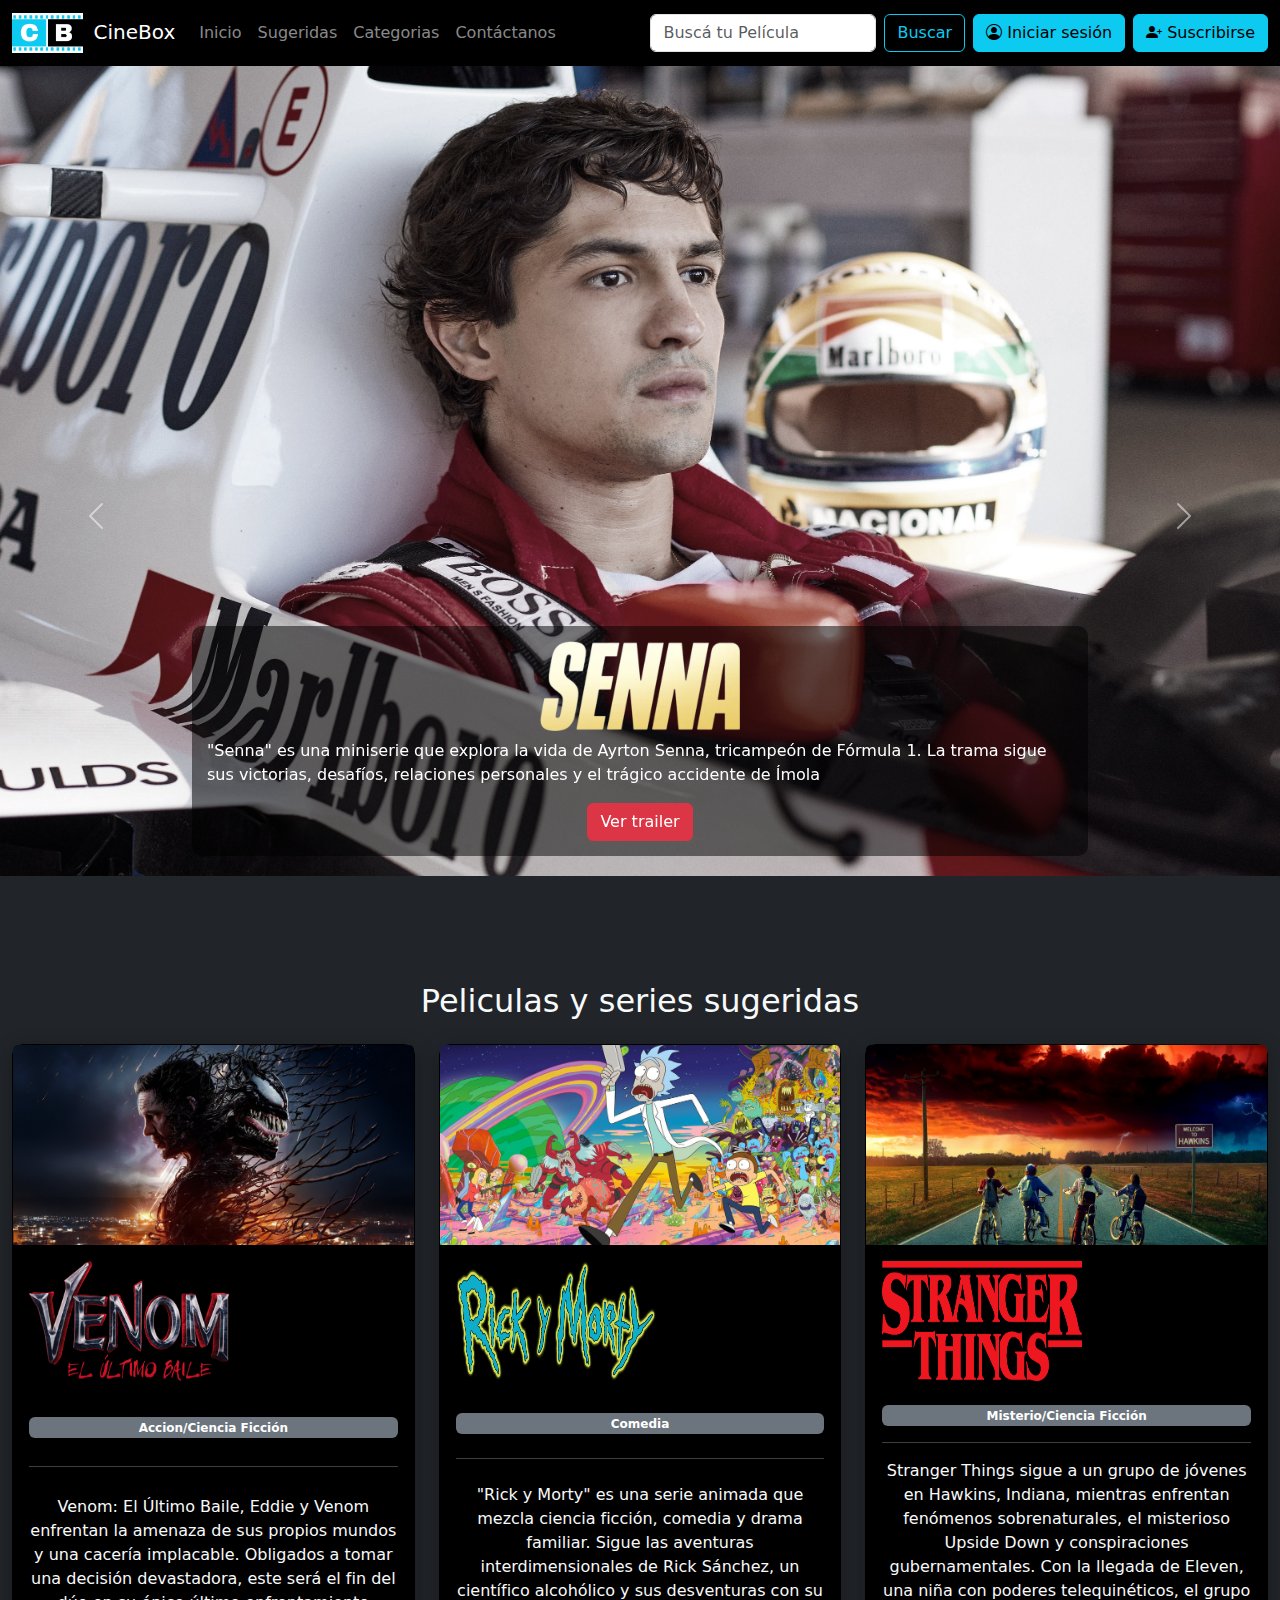
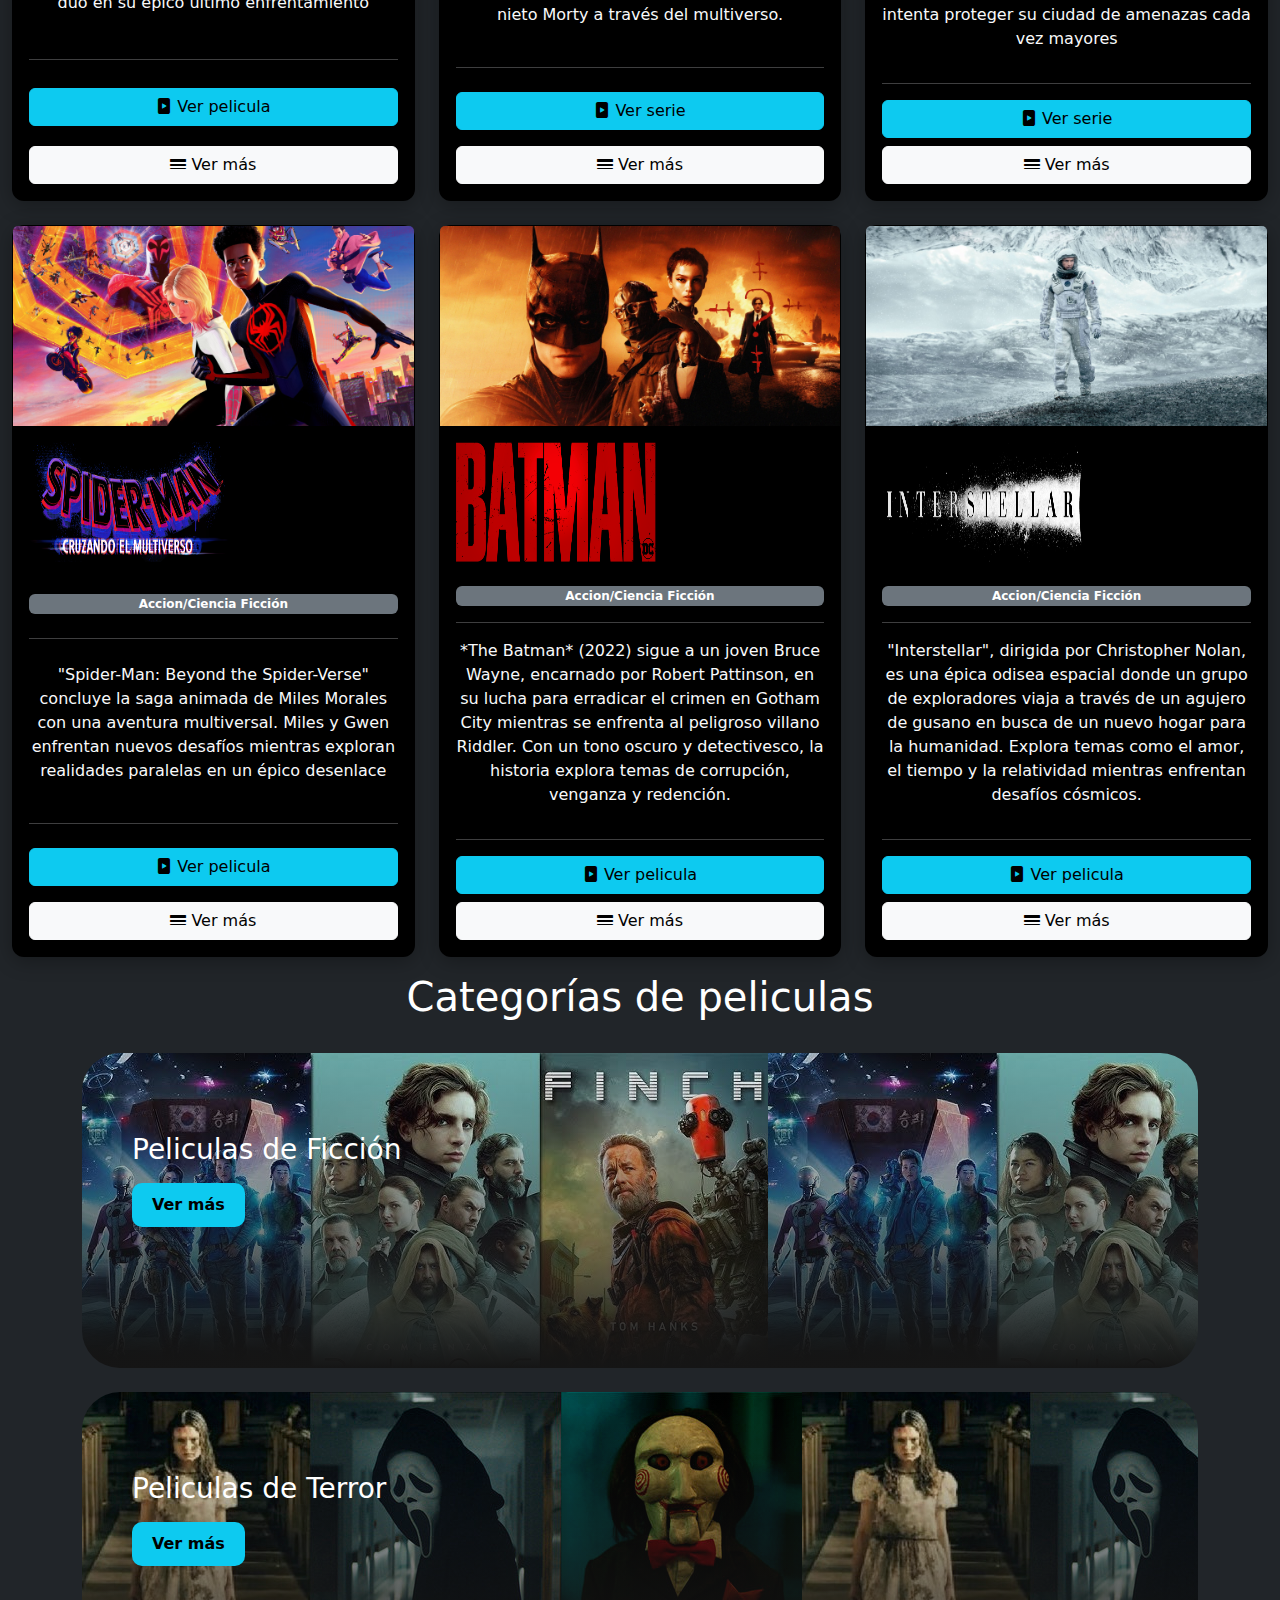
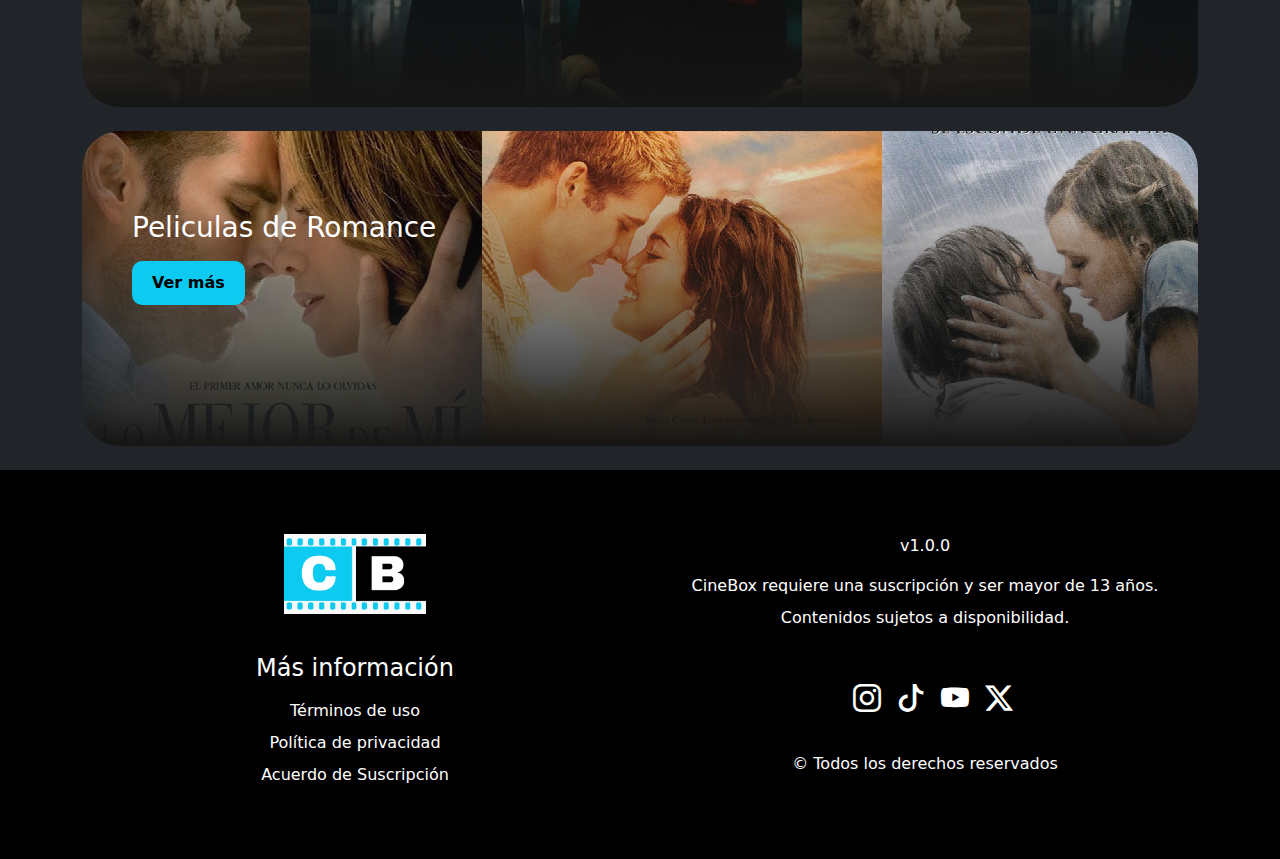
==== commit 64455a36: "corrijo la tarjeta de la seccion ficcion volviendo a poner los botones de antes" ====
--- a/index.html
+++ b/index.html
@@ -153,7 +153,7 @@
                         <img src="/assets/venom_logo.png" alt="" class="logo">
                         <span class="badge text-bg-secondary mt-4">Accion/Ciencia Ficción</span>
                         <hr>
-                        <p class="card-text">Venom: El Último Baile, Eddie y Venom enfrentan la amenaza de sus propios mundos y una cacería implacable. Obligados a tomar una decisión devastadora, este será el fin del dúo en su épico último enfrentamiento​</p>
+                        <p class="card-text">Venom: El Último Baile, Eddie y Venom enfrentan la amenaza de sus propios mundos y una cacería implacable. Obligados a tomar una decisión devastadora, este será el fin del dúo en su épico último enfrentamiento</p>
                         <hr>
                         <a href="/pages/404.html" class="btn btn-info mb-2"><i class="bi bi-file-play-fill gap-3"></i> Ver pelicula</a>
                         <a href="/pages/404.html" class="btn btn-light"><i class="bi bi-border-width"></i> Ver más</a>
@@ -181,7 +181,7 @@
                         <img src="/assets/stranger_things_logo.png" alt="" class="logo">
                         <span class="badge text-bg-secondary mt-4">Misterio/Ciencia Ficción</span>
                         <hr>
-                        <p class="card-text">Stranger Things sigue a un grupo de jóvenes en Hawkins, Indiana, mientras enfrentan fenómenos sobrenaturales, el misterioso Upside Down y conspiraciones gubernamentales. Con la llegada de Eleven, una niña con poderes telequinéticos, el grupo intenta proteger su ciudad de amenazas cada vez mayores​                        </p>
+                        <p class="card-text">Stranger Things sigue a un grupo de jóvenes en Hawkins, Indiana, mientras enfrentan fenómenos sobrenaturales, el misterioso Upside Down y conspiraciones gubernamentales. Con la llegada de Eleven, una niña con poderes telequinéticos, el grupo intenta proteger su ciudad de amenazas cada vez mayores</p>
                         <hr>
                         <a href="/pages/404.html" class="btn btn-info mb-2"><i class="bi bi-file-play-fill"></i> Ver serie</a>
                         <a href="./pages/404.html" class="btn btn-light"><i class="bi bi-border-width"></i> Ver más</a>
--- a/css/categorias.css
+++ b/css/categorias.css
@@ -3,7 +3,6 @@
 }
 h1{
     text-align: center;
-    font-family:'Franklin Gothic Medium', 'Arial Narrow', Arial, sans-serif
 }
 .container {
     min-height: 100%;
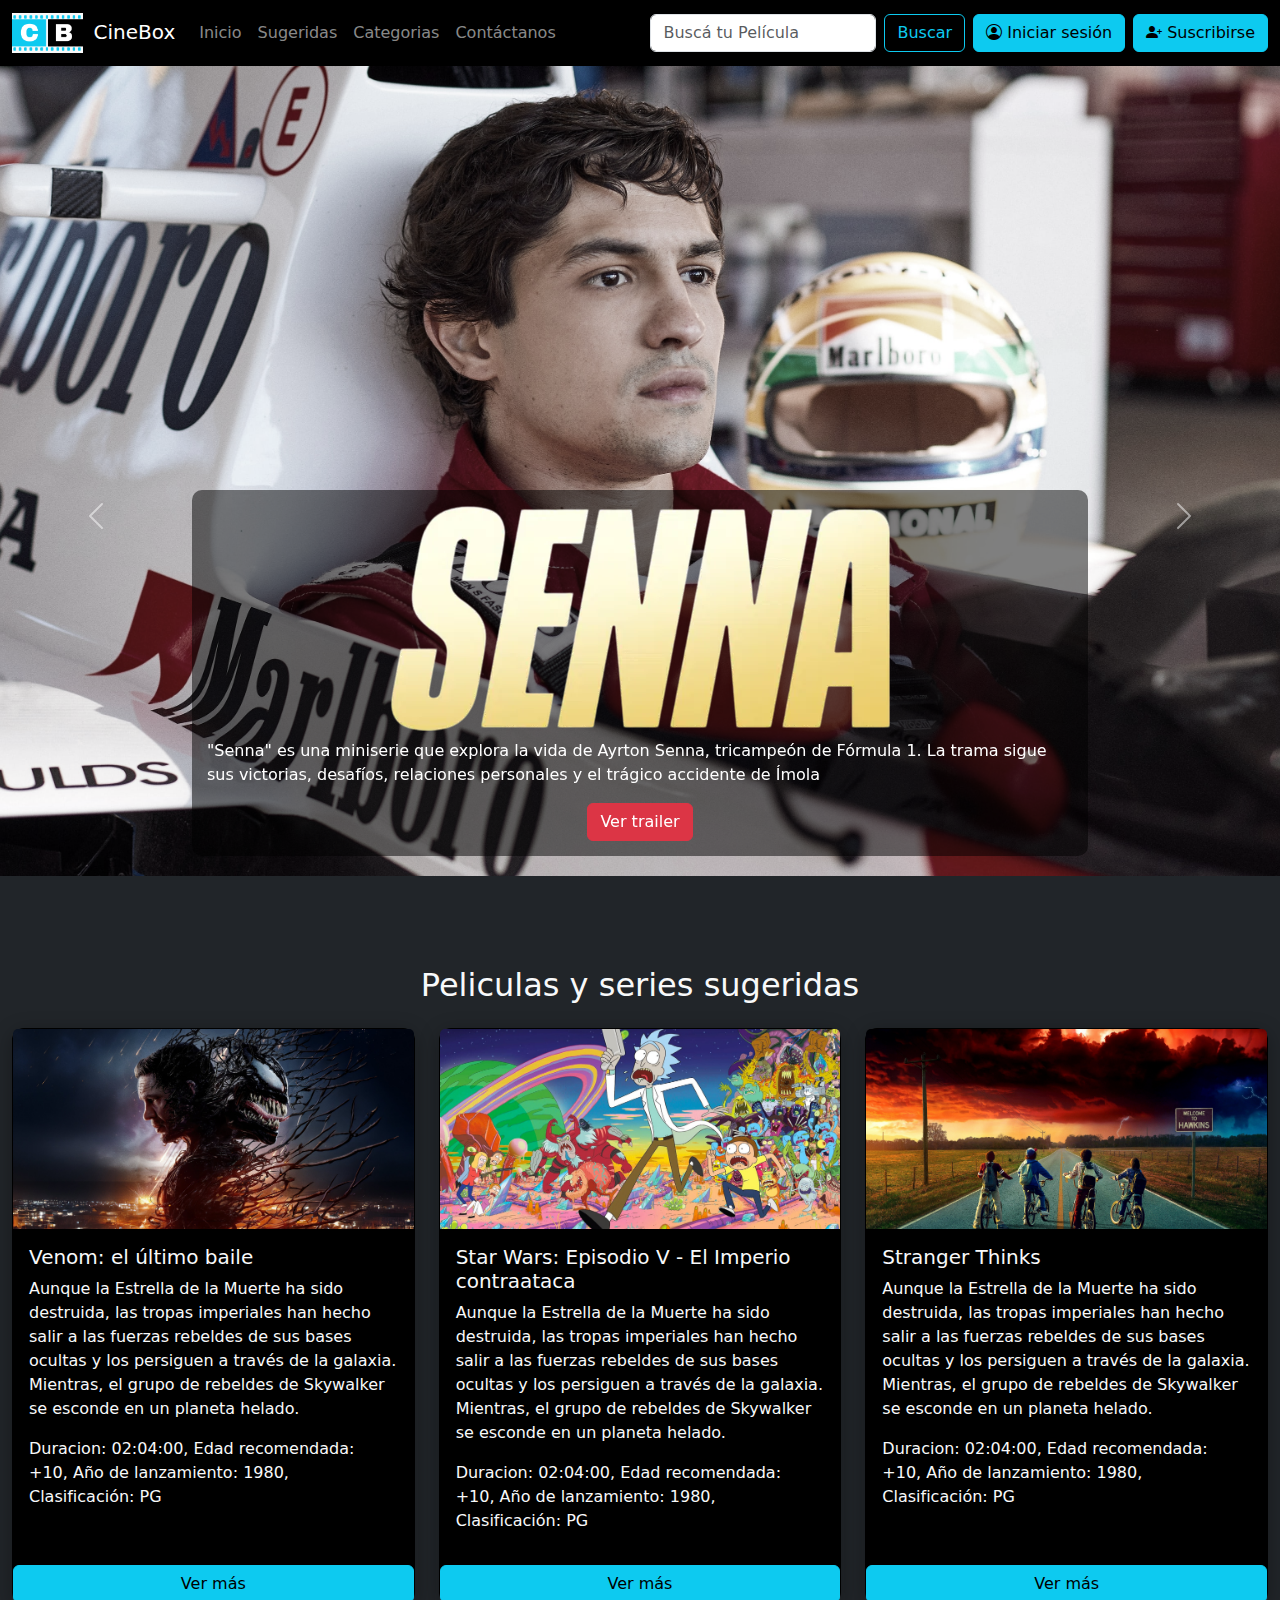
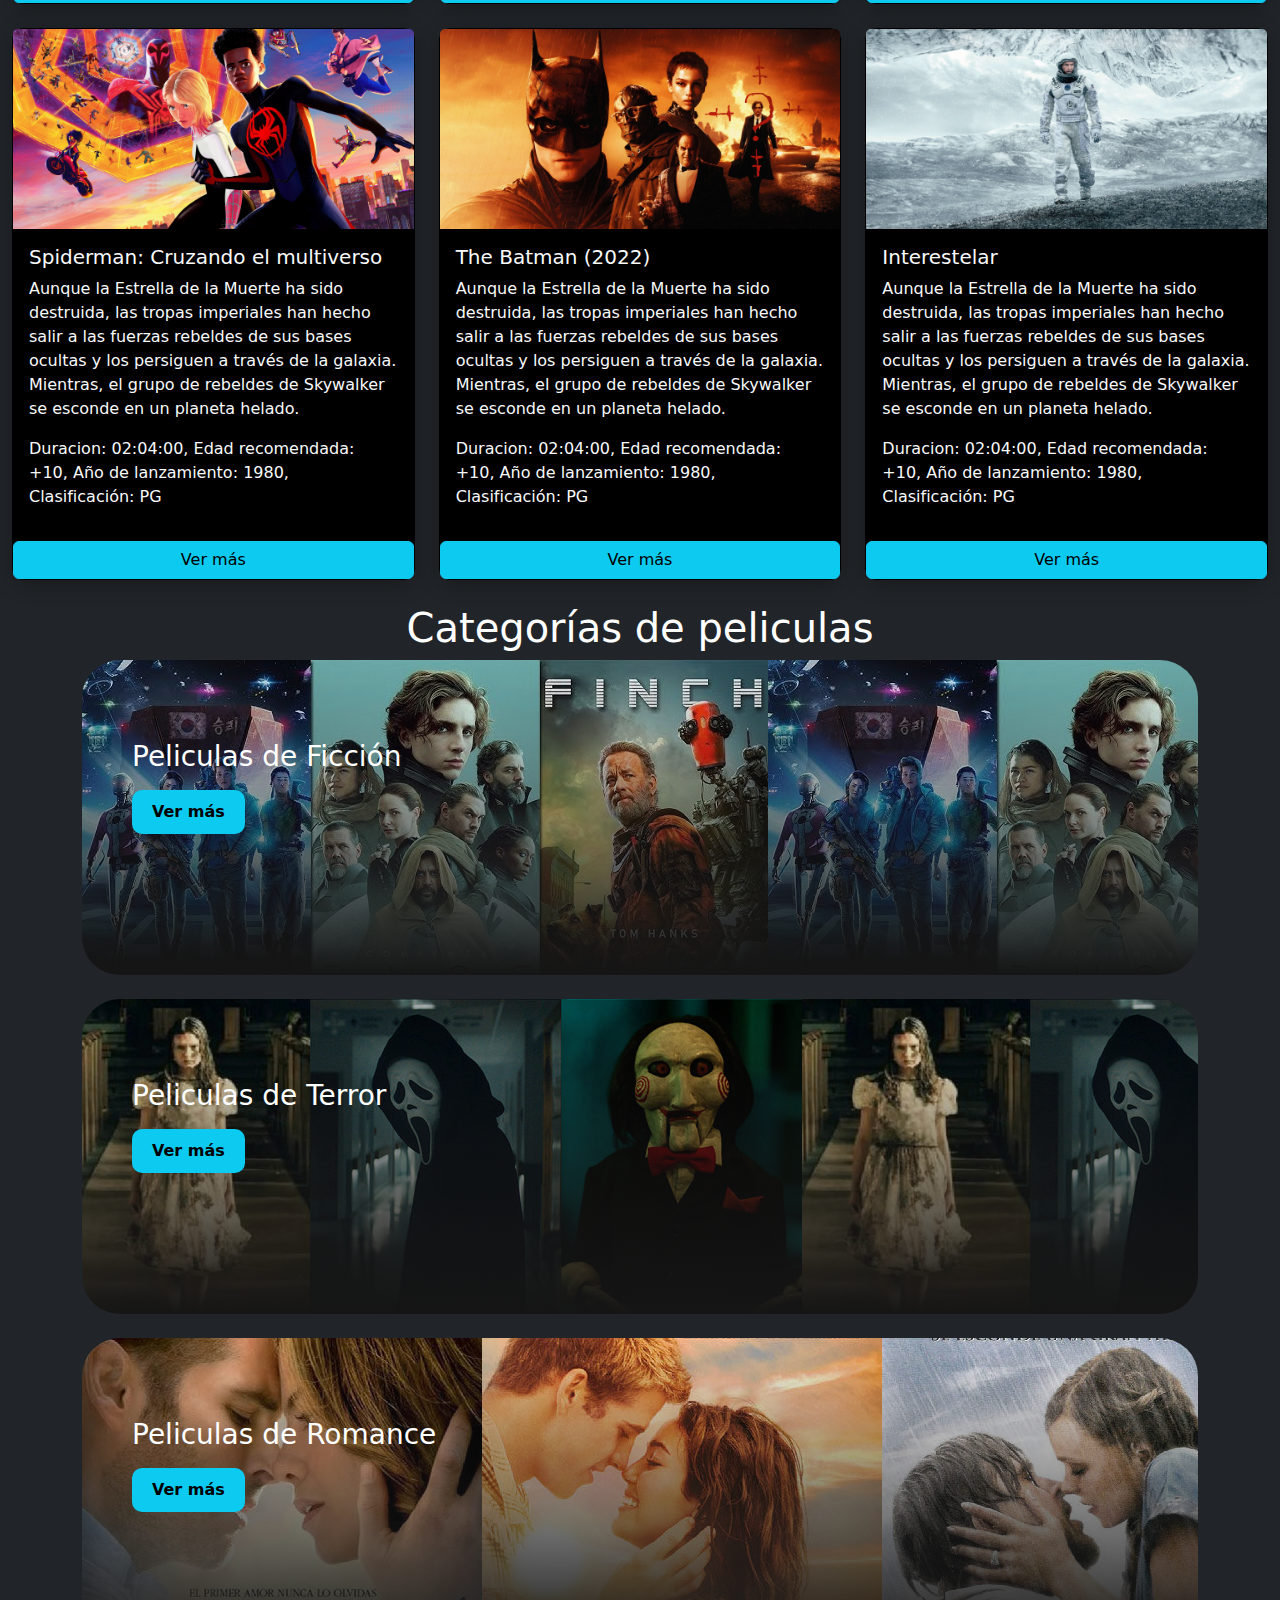
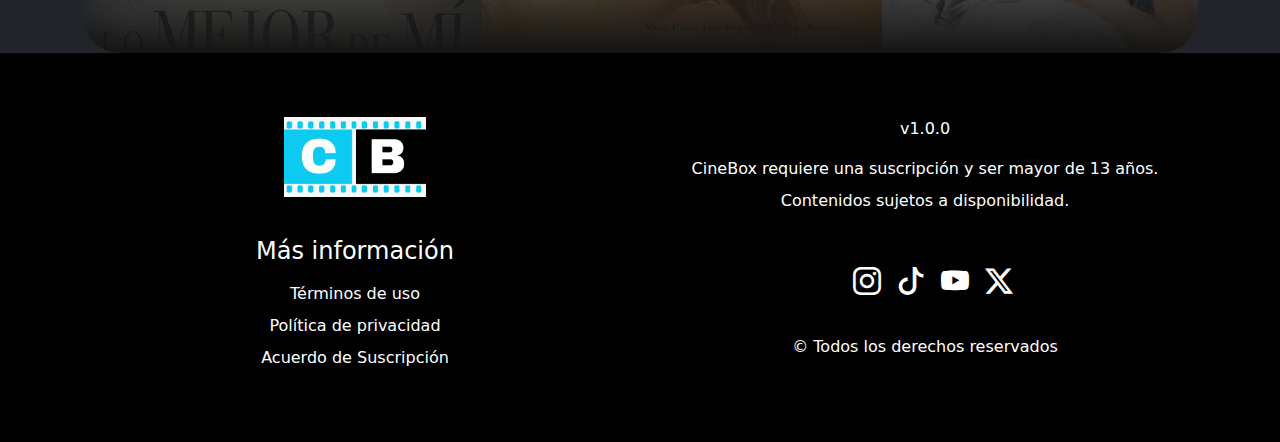
==== commit c377f0e2: "arreglo las tarjetas y los botones de la seccion principal y categorias" ====
--- a/index.html
+++ b/index.html
@@ -139,101 +139,79 @@
           </button>
         </div>
       </section>
-      <section id="peliculas_sugeridas" class="container-fluid mb-3 text-light text-center">
-        <div class="row">
-            <div class="col p-3">
-                <h3 class="fs-2">Peliculas y series sugeridas</h3>
-            </div>
-        </div>
+      <section id="peliculas_sugeridas" class="container-fluid mb-3 text-light">
+        <h3 class="fs-2 text-center mb-4">Peliculas y series sugeridas</h3>
         <div class="row row-cols-1 row-cols-md-2 row-cols-lg-3 g-4">
             <div class="col">
                 <div class="card bg-black text-light">
                     <img src="/assets/venomjpg.jpg" class="card-img-top" alt="Venom">
                     <div class="card-body">
-                        <img src="/assets/venom_logo.png" alt="" class="logo">
-                        <span class="badge text-bg-secondary mt-4">Accion/Ciencia Ficción</span>
-                        <hr>
-                        <p class="card-text">Venom: El Último Baile, Eddie y Venom enfrentan la amenaza de sus propios mundos y una cacería implacable. Obligados a tomar una decisión devastadora, este será el fin del dúo en su épico último enfrentamiento</p>
-                        <hr>
-                        <a href="/pages/404.html" class="btn btn-info mb-2"><i class="bi bi-file-play-fill gap-3"></i> Ver pelicula</a>
-                        <a href="/pages/404.html" class="btn btn-light"><i class="bi bi-border-width"></i> Ver más</a>
-                    </div>
+                      <h5 class="card-title">Venom: el último baile</h5>
+                      <p class="card-text">Aunque la Estrella de la Muerte ha sido destruida, las tropas imperiales han hecho salir a las fuerzas rebeldes de sus bases ocultas y los persiguen a través de la galaxia. Mientras, el grupo de rebeldes de Skywalker se esconde en un planeta helado.</p>
+                      <p>Duracion: 02:04:00, Edad recomendada: +10, Año de lanzamiento: 1980, Clasificación: PG</p>
+                    </div>
+                    <a href="/pages/404.html"><button class="btn btn-info btn-tarjeta">Ver más</button></a>
                 </div>
             </div>
             <div class="col">
                 <div class="card bg-black text-light">
                     <img src="/assets/rick_morty.jpg" class="card-img-top" alt="Rick y Morty">
                     <div class="card-body">
-                        <img src="/assets/logo_rick_morty.png" alt="" class="logo">
-                        <span class="badge text-bg-secondary mt-4">Comedia</span>
-                        <hr>
-                        <p class="card-text">"Rick y Morty" es una serie animada que mezcla ciencia ficción, comedia y drama familiar. Sigue las aventuras interdimensionales de Rick Sánchez, un científico alcohólico y sus desventuras con su nieto Morty a través del multiverso.</p>
-                        <hr>
-                        <a href="/pages/404.html" class="btn btn-info mb-2"><i class="bi bi-file-play-fill"></i> Ver serie</a>
-                        <a href="/pages/404.html" class="btn btn-light"><i class="bi bi-border-width"></i> Ver más</a>
-                    </div>
+                      <h5 class="card-title">Star Wars: Episodio V - El Imperio contraataca</h5>
+                      <p class="card-text">Aunque la Estrella de la Muerte ha sido destruida, las tropas imperiales han hecho salir a las fuerzas rebeldes de sus bases ocultas y los persiguen a través de la galaxia. Mientras, el grupo de rebeldes de Skywalker se esconde en un planeta helado.</p>
+                      <p>Duracion: 02:04:00, Edad recomendada: +10, Año de lanzamiento: 1980, Clasificación: PG</p>
+                    </div>
+                    <a href="/pages/404.html"><button class="btn btn-info btn-tarjeta">Ver más</button></a>
                 </div>
             </div>
             <div class="col">
                 <div class="card bg-black text-light">
                     <img src="/assets/stranger_thinks.jpg" class="card-img-top" alt="Strangers things">
                     <div class="card-body">
-                        <img src="/assets/stranger_things_logo.png" alt="" class="logo">
-                        <span class="badge text-bg-secondary mt-4">Misterio/Ciencia Ficción</span>
-                        <hr>
-                        <p class="card-text">Stranger Things sigue a un grupo de jóvenes en Hawkins, Indiana, mientras enfrentan fenómenos sobrenaturales, el misterioso Upside Down y conspiraciones gubernamentales. Con la llegada de Eleven, una niña con poderes telequinéticos, el grupo intenta proteger su ciudad de amenazas cada vez mayores</p>
-                        <hr>
-                        <a href="/pages/404.html" class="btn btn-info mb-2"><i class="bi bi-file-play-fill"></i> Ver serie</a>
-                        <a href="./pages/404.html" class="btn btn-light"><i class="bi bi-border-width"></i> Ver más</a>
-                    </div>
+                      <h5 class="card-title">Stranger Thinks</h5>
+                      <p class="card-text">Aunque la Estrella de la Muerte ha sido destruida, las tropas imperiales han hecho salir a las fuerzas rebeldes de sus bases ocultas y los persiguen a través de la galaxia. Mientras, el grupo de rebeldes de Skywalker se esconde en un planeta helado.</p>
+                      <p>Duracion: 02:04:00, Edad recomendada: +10, Año de lanzamiento: 1980, Clasificación: PG</p>
+                    </div>
+                    <a href="/pages/404.html"><button class="btn btn-info btn-tarjeta">Ver más</button></a>
                 </div>
             </div>
             <div class="col">
                 <div class="card bg-black text-light">
                     <img src="/assets/spider_manjpg.jpg" class="card-img-top" alt="Spider Man">
                     <div class="card-body">
-                        <img src="/assets/spider_logo.png" alt="spiderman" class="logo">
-                        <span class="badge text-bg-secondary mt-4">Accion/Ciencia Ficción</span>
-                        <hr>
-                        <p class="card-text">"Spider-Man: Beyond the Spider-Verse" concluye la saga animada de Miles Morales con una aventura multiversal. Miles y Gwen enfrentan nuevos desafíos mientras exploran realidades paralelas en un épico desenlace</p>
-                        <hr>
-                        <a href="/pages/404.html" class="btn btn-info mb-2"><i class="bi bi-file-play-fill"></i> Ver pelicula</a>
-                        <a href="./pages/404.html" class="btn btn-light"><i class="bi bi-border-width"></i> Ver más</a>
-                    </div>
+                      <h5 class="card-title">Spiderman: Cruzando el multiverso</h5>
+                      <p class="card-text">Aunque la Estrella de la Muerte ha sido destruida, las tropas imperiales han hecho salir a las fuerzas rebeldes de sus bases ocultas y los persiguen a través de la galaxia. Mientras, el grupo de rebeldes de Skywalker se esconde en un planeta helado.</p>
+                      <p>Duracion: 02:04:00, Edad recomendada: +10, Año de lanzamiento: 1980, Clasificación: PG</p>
+                    </div>
+                    <a href="/pages/404.html"><button class="btn btn-info btn-tarjeta">Ver más</button></a>
                 </div>
             </div>
             <div class="col">
                 <div class="card bg-black text-light">
                     <img src="/assets/batman.jpg" class="card-img-top" alt="Batman">
                     <div class="card-body">
-                        <img src="/assets/batman_logo.png" alt="Batman" class="logo">
-                        <span class="badge text-bg-secondary mt-4">Accion/Ciencia Ficción</span>
-                        <hr>
-                        <p class="card-text">*The Batman* (2022) sigue a un joven Bruce Wayne, encarnado por Robert Pattinson, en su lucha para erradicar el crimen en Gotham City mientras se enfrenta al peligroso villano Riddler. Con un tono oscuro y detectivesco, la historia explora temas de corrupción, venganza y redención.</p>
-                        <hr>
-                        <a href="/pages/404.html" class="btn btn-info mb-2"><i class="bi bi-file-play-fill"></i> Ver pelicula</a>
-                        <a href="./pages/404.html" class="btn btn-light"><i class="bi bi-border-width"></i> Ver más</a>
-                    </div>
+                      <h5 class="card-title">The Batman (2022)</h5>
+                      <p class="card-text">Aunque la Estrella de la Muerte ha sido destruida, las tropas imperiales han hecho salir a las fuerzas rebeldes de sus bases ocultas y los persiguen a través de la galaxia. Mientras, el grupo de rebeldes de Skywalker se esconde en un planeta helado.</p>
+                      <p>Duracion: 02:04:00, Edad recomendada: +10, Año de lanzamiento: 1980, Clasificación: PG</p>
+                    </div>
+                    <a href="/pages/404.html"><button class="btn btn-info btn-tarjeta">Ver más</button></a>
                 </div>
             </div>
             <div class="col">
                 <div class="card bg-black text-light">
                     <img src="/assets/interestellar.jpg" class="card-img-top" alt="interestelar">
                     <div class="card-body">
-                        <img src="/assets/interstellar_logo.png" alt="interestelar" class="logo">
-                        <span class="badge text-bg-secondary mt-4">Accion/Ciencia Ficción</span>
-                        <hr>
-                        <p class="card-text">"Interstellar", dirigida por Christopher Nolan, es una épica odisea espacial donde un grupo de exploradores viaja a través de un agujero de gusano en busca de un nuevo hogar para la humanidad. Explora temas como el amor, el tiempo y la relatividad mientras enfrentan desafíos cósmicos.</p>
-                        <hr>
-                        <a href="/pages/404.html" class="btn btn-info mb-2 gonzalo"><i class="bi bi-file-play-fill"></i> Ver pelicula</a>
-                        <a href="./pages/404.html" class="btn btn-light gonzalo"><i class="bi bi-border-width"></i> Ver más</a>
-                    </div>
+                      <h5 class="card-title">Interestelar</h5>
+                      <p class="card-text">Aunque la Estrella de la Muerte ha sido destruida, las tropas imperiales han hecho salir a las fuerzas rebeldes de sus bases ocultas y los persiguen a través de la galaxia. Mientras, el grupo de rebeldes de Skywalker se esconde en un planeta helado.</p>
+                      <p>Duracion: 02:04:00, Edad recomendada: +10, Año de lanzamiento: 1980, Clasificación: PG</p>
+                    </div>
+                    <a href="/pages/404.html"><button class="btn btn-info btn-tarjeta">Ver más</button></a>
                 </div>
             </div>
         </div>
     </section>
-    <section id="Categorias">
-      <h1 style="color: white;">Categorías de peliculas</h1> &nbsp;
+    <section id="Categorias" class="mt-4">
+      <h1 style="color: white;">Categorías de peliculas</h1>
   </div>
   <div class="container">
       <div class="content-container">
@@ -241,7 +219,7 @@
         style="background: linear-gradient(to bottom,rgba(0,0,0,0), #151515), url('/assets/peliculasdeficcion.jpg');">
           
              <p class="featured-desc"><h3>Peliculas de Ficción</h3></p>
-              <button class="featured-button bg-info  mt-md-3 mt-lg-0"><a href="/pages/ficcion.html" class="text-black">Ver más</a></button>
+              <a href="/pages/ficcion.html"><button class="featured-button bg-info  mt-md-3 mt-lg-0">Ver más</button></a>
           </div> &nbsp;
         <div class="container2">
         <div class="content-container2">
@@ -249,7 +227,7 @@
        style="background: linear-gradient(to bottom,rgba(0,0,0,0), #151515), url('/assets/peliculas\,de\,terror.jpg');">
             
         <p class="featured-desc2"><h3>Peliculas de Terror</h3></p>
-        <button class="featured-button2 bg-info  mt-md-3 mt-lg-0"><a href="/pages/terror.html" class="text-black">Ver más</a></button>
+        <a href="/pages/terror.html"><button class="featured-button bg-info  mt-md-3 mt-lg-0">Ver más</button></a>
       </div> &nbsp;
         <div class="container3">
         <div class="content-container3">
@@ -257,8 +235,8 @@
         style="background: linear-gradient(to bottom,rgba(0,0,0,0), #151515), url('/assets/peliculas\,romanticas.jpg');">
                          
         <p class="featured-desc3"><h3>Peliculas de Romance</h3></p>
-        <button class="featured-button3 bg-info mt-md-3 mt-lg-0"><a href="/pages/404.html" class="text-black">Ver más</a></button>
-         </div> &nbsp;
+        <a href="/pages/404.html"><button class="featured-button bg-info  mt-md-3 mt-lg-0">Ver más</button></a>
+         </div>
           
   </div>
     </section>
--- a/css/main.css
+++ b/css/main.css
@@ -25,15 +25,6 @@
     }
 }
 
-.logo {
-    width: 100%;
-    max-width: 200px;
-}
-
-.card .logo{
-    min-height: 120px;
-}
-
 .card {
     border-radius: 12px; 
     box-shadow: 0 4px 20px rgba(0, 0, 0, 0.3);
@@ -53,12 +44,15 @@
     object-fit: cover; 
 }
 
-.card-body {
-    display: flex; 
-    flex-direction: column; 
-    justify-content: space-between; 
+.btn-tarjeta {
+    width: 100%;
 }
+
 
 #pildora{
     width: 50%;
+}
+
+a {
+    color: black;
 }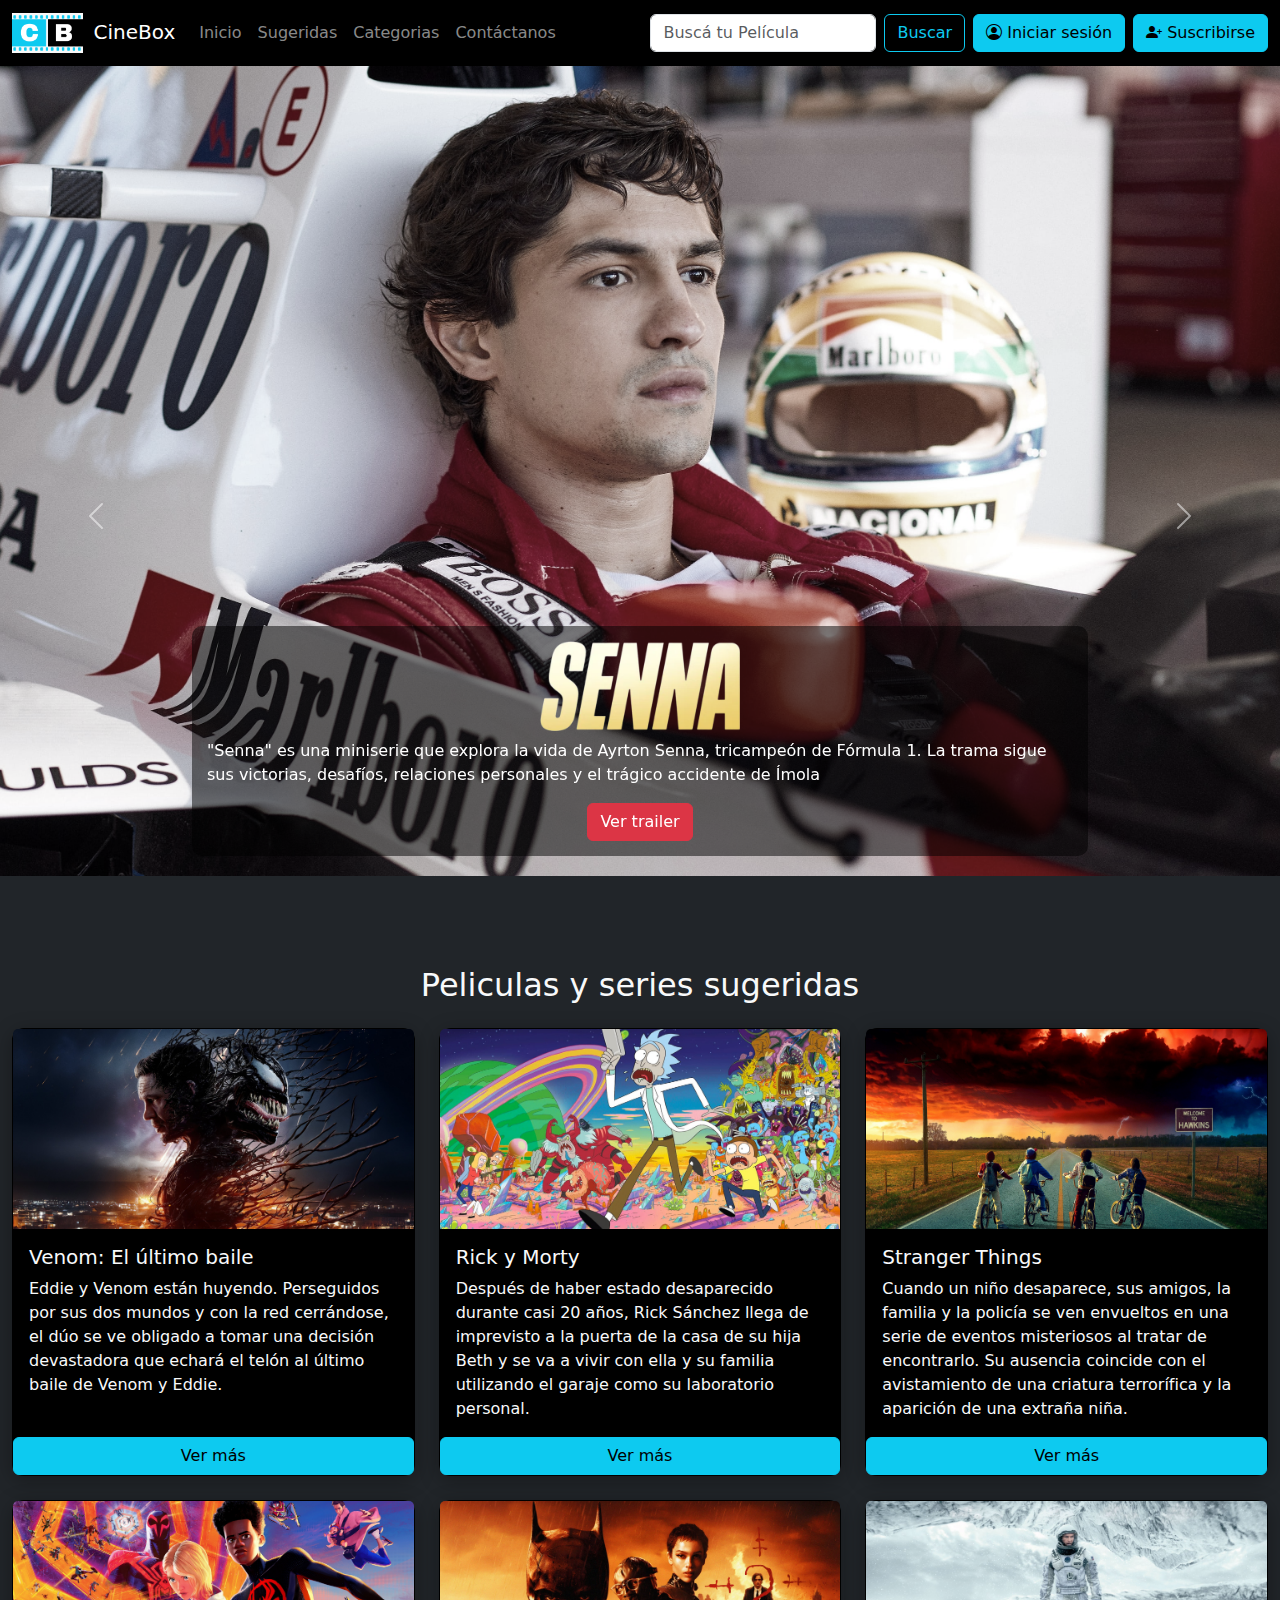
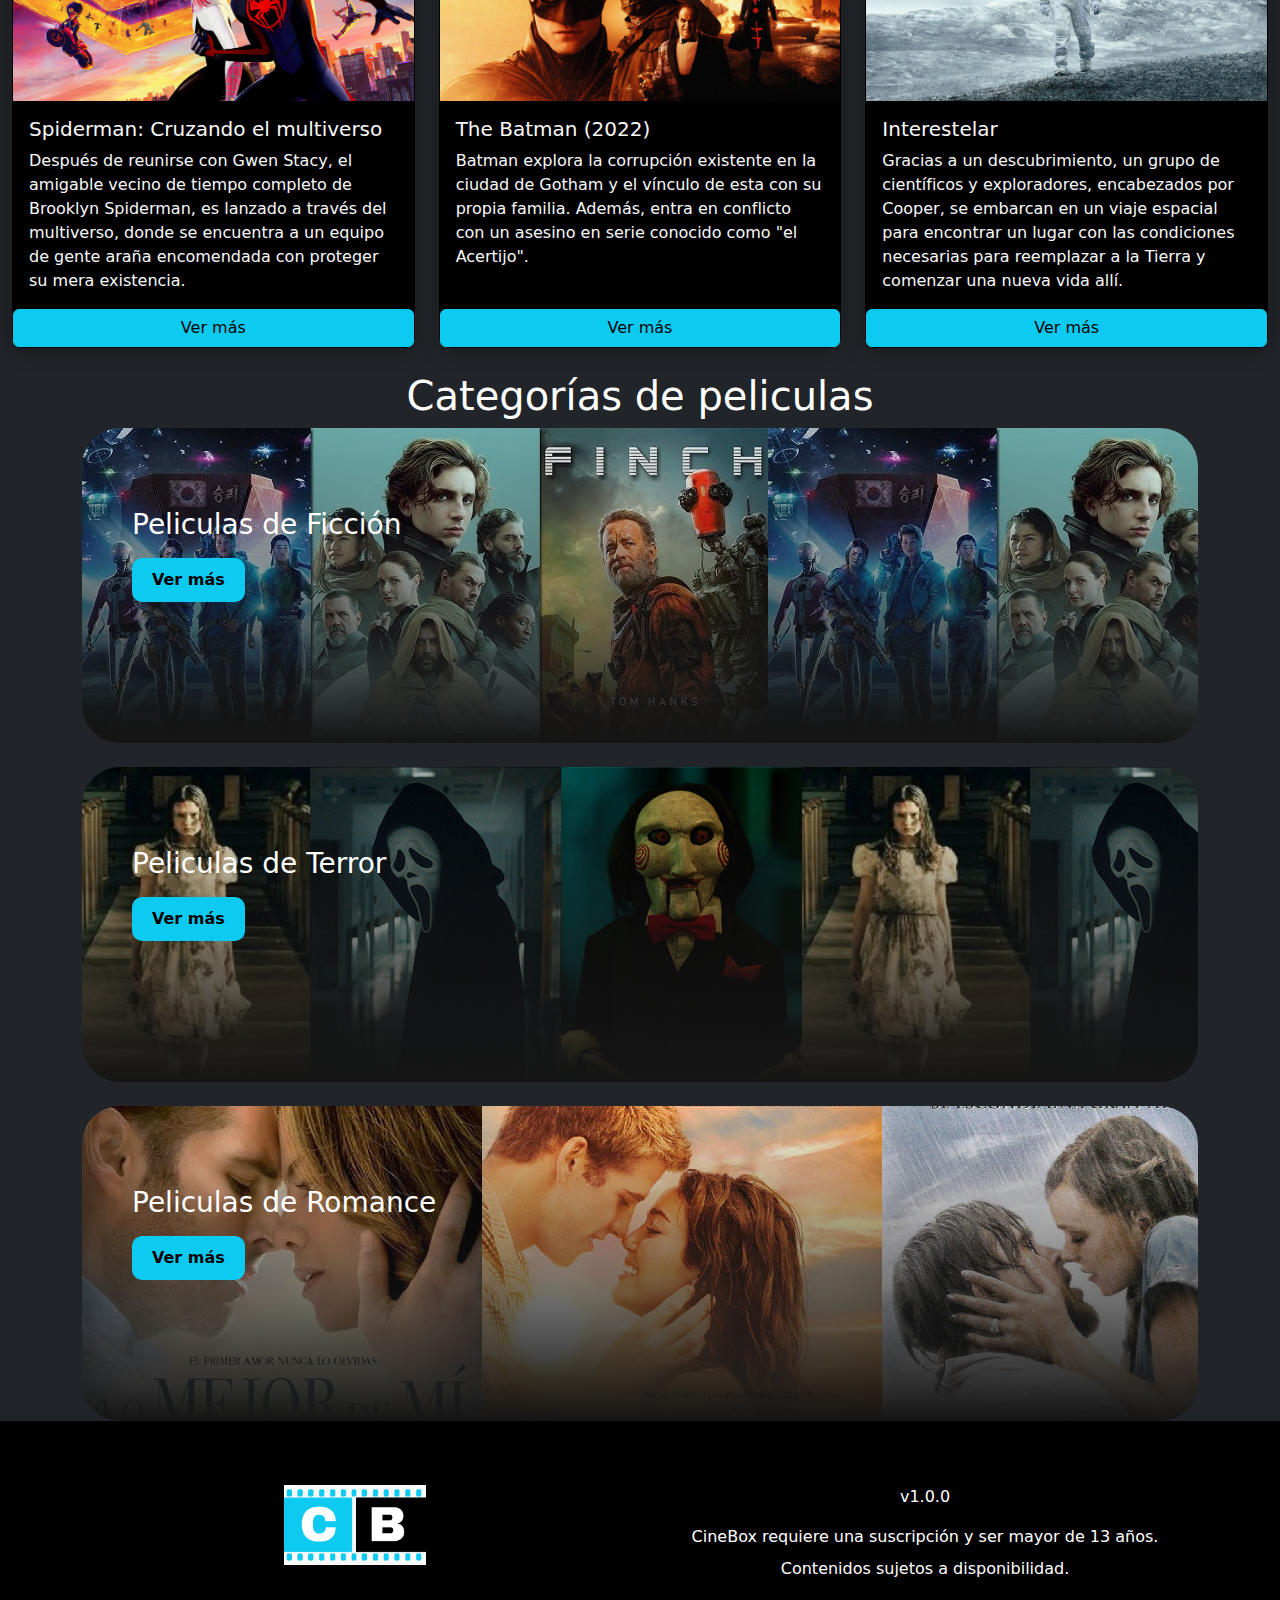
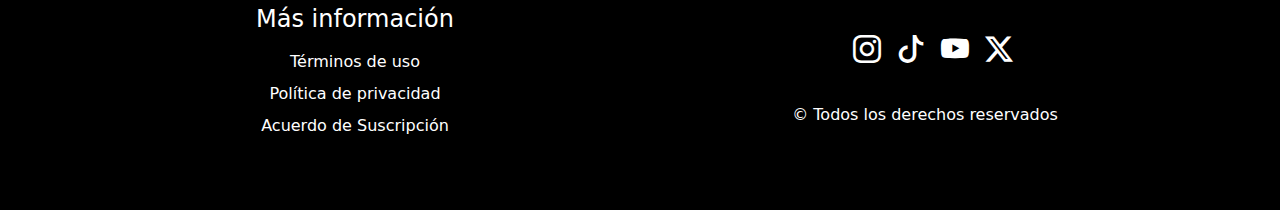
==== commit e07a2c7d: "cambio el contenido de las tarjetas" ====
--- a/index.html
+++ b/index.html
@@ -146,9 +146,8 @@
                 <div class="card bg-black text-light">
                     <img src="/assets/venomjpg.jpg" class="card-img-top" alt="Venom">
                     <div class="card-body">
-                      <h5 class="card-title">Venom: el último baile</h5>
-                      <p class="card-text">Aunque la Estrella de la Muerte ha sido destruida, las tropas imperiales han hecho salir a las fuerzas rebeldes de sus bases ocultas y los persiguen a través de la galaxia. Mientras, el grupo de rebeldes de Skywalker se esconde en un planeta helado.</p>
-                      <p>Duracion: 02:04:00, Edad recomendada: +10, Año de lanzamiento: 1980, Clasificación: PG</p>
+                      <h5 class="card-title">Venom: El último baile</h5>
+                      <p class="card-text">Eddie y Venom están huyendo. Perseguidos por sus dos mundos y con la red cerrándose, el dúo se ve obligado a tomar una decisión devastadora que echará el telón al último baile de Venom y Eddie.</p>
                     </div>
                     <a href="/pages/404.html"><button class="btn btn-info btn-tarjeta">Ver más</button></a>
                 </div>
@@ -157,9 +156,8 @@
                 <div class="card bg-black text-light">
                     <img src="/assets/rick_morty.jpg" class="card-img-top" alt="Rick y Morty">
                     <div class="card-body">
-                      <h5 class="card-title">Star Wars: Episodio V - El Imperio contraataca</h5>
-                      <p class="card-text">Aunque la Estrella de la Muerte ha sido destruida, las tropas imperiales han hecho salir a las fuerzas rebeldes de sus bases ocultas y los persiguen a través de la galaxia. Mientras, el grupo de rebeldes de Skywalker se esconde en un planeta helado.</p>
-                      <p>Duracion: 02:04:00, Edad recomendada: +10, Año de lanzamiento: 1980, Clasificación: PG</p>
+                      <h5 class="card-title">Rick y Morty</h5>
+                      <p class="card-text">Después de haber estado desaparecido durante casi 20 años, Rick Sánchez llega de imprevisto a la puerta de la casa de su hija Beth y se va a vivir con ella y su familia utilizando el garaje como su laboratorio personal.</p>
                     </div>
                     <a href="/pages/404.html"><button class="btn btn-info btn-tarjeta">Ver más</button></a>
                 </div>
@@ -168,9 +166,8 @@
                 <div class="card bg-black text-light">
                     <img src="/assets/stranger_thinks.jpg" class="card-img-top" alt="Strangers things">
                     <div class="card-body">
-                      <h5 class="card-title">Stranger Thinks</h5>
-                      <p class="card-text">Aunque la Estrella de la Muerte ha sido destruida, las tropas imperiales han hecho salir a las fuerzas rebeldes de sus bases ocultas y los persiguen a través de la galaxia. Mientras, el grupo de rebeldes de Skywalker se esconde en un planeta helado.</p>
-                      <p>Duracion: 02:04:00, Edad recomendada: +10, Año de lanzamiento: 1980, Clasificación: PG</p>
+                      <h5 class="card-title">Stranger Things</h5>
+                      <p class="card-text">Cuando un niño desaparece, sus amigos, la familia y la policía se ven envueltos en una serie de eventos misteriosos al tratar de encontrarlo. Su ausencia coincide con el avistamiento de una criatura terrorífica y la aparición de una extraña niña.</p>
                     </div>
                     <a href="/pages/404.html"><button class="btn btn-info btn-tarjeta">Ver más</button></a>
                 </div>
@@ -180,8 +177,7 @@
                     <img src="/assets/spider_manjpg.jpg" class="card-img-top" alt="Spider Man">
                     <div class="card-body">
                       <h5 class="card-title">Spiderman: Cruzando el multiverso</h5>
-                      <p class="card-text">Aunque la Estrella de la Muerte ha sido destruida, las tropas imperiales han hecho salir a las fuerzas rebeldes de sus bases ocultas y los persiguen a través de la galaxia. Mientras, el grupo de rebeldes de Skywalker se esconde en un planeta helado.</p>
-                      <p>Duracion: 02:04:00, Edad recomendada: +10, Año de lanzamiento: 1980, Clasificación: PG</p>
+                      <p class="card-text">Después de reunirse con Gwen Stacy, el amigable vecino de tiempo completo de Brooklyn Spiderman, es lanzado a través del multiverso, donde se encuentra a un equipo de gente araña encomendada con proteger su mera existencia.</p>
                     </div>
                     <a href="/pages/404.html"><button class="btn btn-info btn-tarjeta">Ver más</button></a>
                 </div>
@@ -191,8 +187,7 @@
                     <img src="/assets/batman.jpg" class="card-img-top" alt="Batman">
                     <div class="card-body">
                       <h5 class="card-title">The Batman (2022)</h5>
-                      <p class="card-text">Aunque la Estrella de la Muerte ha sido destruida, las tropas imperiales han hecho salir a las fuerzas rebeldes de sus bases ocultas y los persiguen a través de la galaxia. Mientras, el grupo de rebeldes de Skywalker se esconde en un planeta helado.</p>
-                      <p>Duracion: 02:04:00, Edad recomendada: +10, Año de lanzamiento: 1980, Clasificación: PG</p>
+                      <p class="card-text">Batman explora la corrupción existente en la ciudad de Gotham y el vínculo de esta con su propia familia. Además, entra en conflicto con un asesino en serie conocido como "el Acertijo".</p>
                     </div>
                     <a href="/pages/404.html"><button class="btn btn-info btn-tarjeta">Ver más</button></a>
                 </div>
@@ -202,8 +197,7 @@
                     <img src="/assets/interestellar.jpg" class="card-img-top" alt="interestelar">
                     <div class="card-body">
                       <h5 class="card-title">Interestelar</h5>
-                      <p class="card-text">Aunque la Estrella de la Muerte ha sido destruida, las tropas imperiales han hecho salir a las fuerzas rebeldes de sus bases ocultas y los persiguen a través de la galaxia. Mientras, el grupo de rebeldes de Skywalker se esconde en un planeta helado.</p>
-                      <p>Duracion: 02:04:00, Edad recomendada: +10, Año de lanzamiento: 1980, Clasificación: PG</p>
+                      <p class="card-text">Gracias a un descubrimiento, un grupo de científicos y exploradores, encabezados por Cooper, se embarcan en un viaje espacial para encontrar un lugar con las condiciones necesarias para reemplazar a la Tierra y comenzar una nueva vida allí.</p>
                     </div>
                     <a href="/pages/404.html"><button class="btn btn-info btn-tarjeta">Ver más</button></a>
                 </div>
--- a/css/main.css
+++ b/css/main.css
@@ -23,6 +23,11 @@
     & p{
         text-align: left;
     }
+}
+
+.logo {
+    width: 100%;
+    max-width: 200px;
 }
 
 .card {
